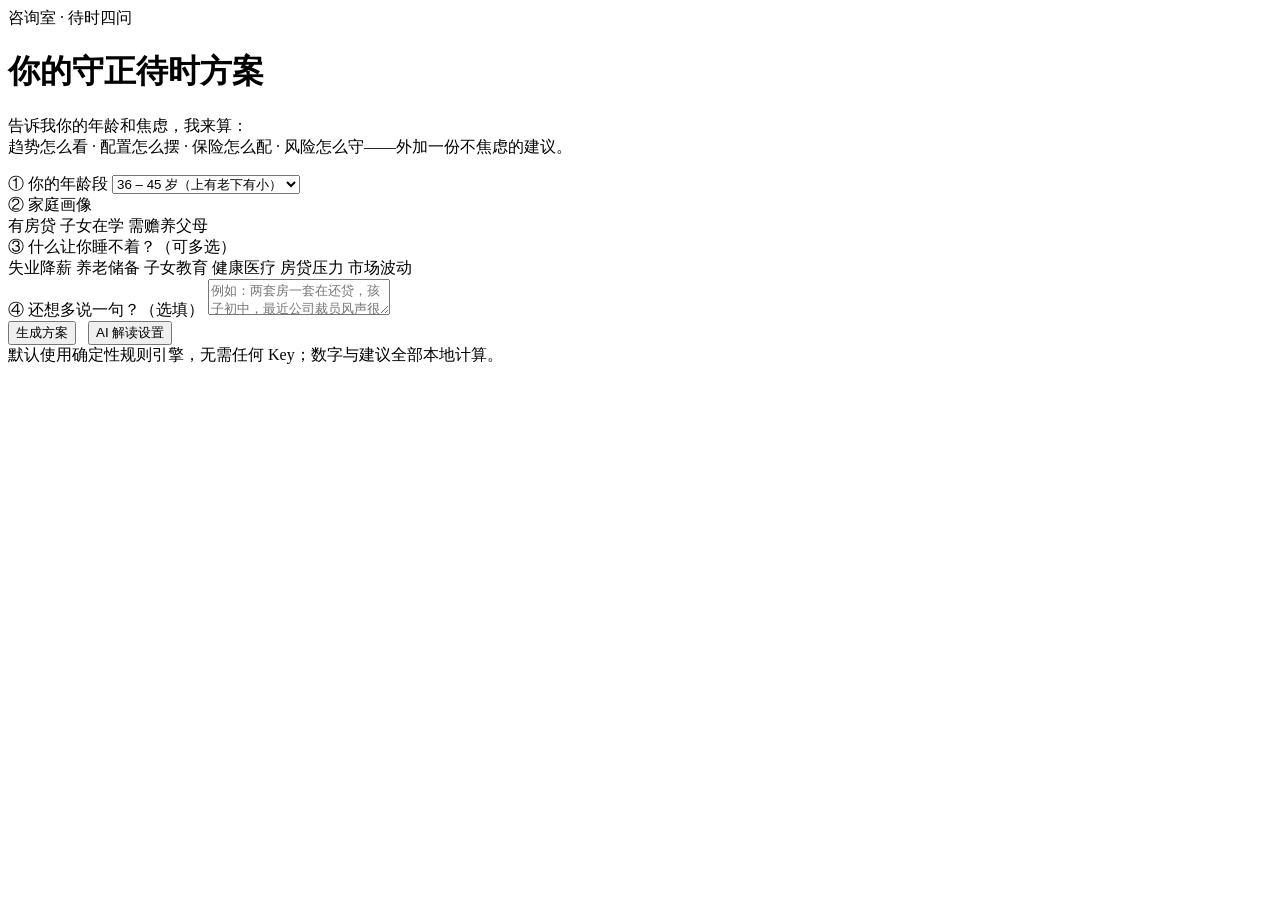
==== advisor.html @ 81dbeef5 "deploy: advisor.html" ====
<!DOCTYPE html>
<html lang="zh-CN">
<head>
<meta charset="UTF-8">
<meta name="viewport" content="width=device-width, initial-scale=1.0">
<title>咨询室 · 待时四问 | 中产的财富增长与守护</title>
<meta name="description" content="输入年龄与焦虑，生成守正待时四维方案：趋势、配置、保险、风险管理。">
<link rel="stylesheet" href="css/style.css">
</head>
<body data-page="advisor.html">
<main class="page-wrap">

  <div class="hero">
    <div class="kicker">咨询室 · 待时四问</div>
    <h1>你的守正待时方案</h1>
    <p class="sub">告诉我你的年龄和焦虑，我来算：<br>
    趋势怎么看 · 配置怎么摆 · 保险怎么配 · 风险怎么守——外加一份不焦虑的建议。</p>
  </div>

  <section class="reveal">
    <div class="advisor-panel">
      <div class="form-row">
        <label class="fl">① 你的年龄段</label>
        <select class="age-select" id="age-select">
          <option value="25-35">25 – 35 岁（事业爬坡期）</option>
          <option value="36-45" selected>36 – 45 岁（上有老下有小）</option>
          <option value="46-55">46 – 55 岁（财富攻坚期）</option>
          <option value="56-65">56 – 65 岁（临近退休）</option>
          <option value="66+">66 岁以上（养老进行时）</option>
        </select>
      </div>
      <div class="form-row">
        <label class="fl">② 家庭画像</label>
        <div class="chip-group" id="family-chips">
          <span class="chip" data-k="mortgage">有房贷</span>
          <span class="chip" data-k="kids">子女在学</span>
          <span class="chip" data-k="parents">需赡养父母</span>
        </div>
      </div>
      <div class="form-row">
        <label class="fl">③ 什么让你睡不着？（可多选）</label>
        <div class="chip-group" id="anxiety-chips">
          <span class="chip" data-k="job">失业降薪</span>
          <span class="chip" data-k="retire">养老储备</span>
          <span class="chip" data-k="edu">子女教育</span>
          <span class="chip" data-k="health">健康医疗</span>
          <span class="chip" data-k="mortgage">房贷压力</span>
          <span class="chip" data-k="market">市场波动</span>
        </div>
      </div>
      <div class="form-row">
        <label class="fl">④ 还想多说一句？（选填）</label>
        <textarea class="advisor-text" id="free-text"
          placeholder="例如：两套房一套在还贷，孩子初中，最近公司裁员风声很紧……"></textarea>
      </div>
      <div style="display:flex;gap:12px;flex-wrap:wrap;align-items:center">
        <button class="btn-primary" id="btn-generate">生成方案</button>
        <button class="btn-ghost" id="btn-llm-toggle">AI 解读设置</button>
      </div>
      <div class="llm-note" id="llm-status">默认使用确定性规则引擎，无需任何 Key；数字与建议全部本地计算。</div>

      <!-- LLM 设置面板 -->
      <div class="report-section" id="llm-panel" style="display:none">
        <h4><span class="num">⚙</span>AI 解读设置（可选）</h4>
        <p style="font-size:14px;color:#5a564d">
          填入你的 API Key 后，AI 会基于上面规则引擎算出的数据做「人话解读」——<b>所有数字仍由本地规则引擎产出，AI 不碰计算</b>。Key 仅存于你浏览器本地（localStorage），不会上传到本站。</p>
        <div class="form-row">
          <label class="fl">服务商</label>
          <select class="age-select" id="llm-provider">
            <option value="deepseek">DeepSeek</option>
            <option value="siliconflow">硅基流动</option>
            <option value="zhipu">智谱</option>
            <option value="moonshot">Moonshot</option>
            <option value="qwen">通义千问</option>
            <option value="custom">自定义（OpenAI 兼容）</option>
          </select>
        </div>
        <div class="form-row" id="llm-custom-row" style="display:none">
          <label class="fl">自定义 Endpoint（含 /chat/completions）</label>
          <input class="age-select" id="llm-endpoint" placeholder="https://…/v1/chat/completions">
        </div>
        <div class="form-row">
          <label class="fl">API Key</label>
          <input class="age-select" id="llm-key" type="password" placeholder="sk-…">
        </div>
        <div style="display:flex;gap:12px;align-items:center">
          <button class="btn-ghost" id="btn-llm-save">保存设置</button>
          <button class="btn-ghost" id="btn-llm-clear">清除</button>
        </div>
      </div>
    </div>
  </section>

  <section class="reveal" id="report" style="display:none">
    <div class="section-title"><span class="bar"></span>守正待时方案<span class="en" id="report-meta"></span></div>

    <div class="advisor-panel">
      <div class="report-section" style="border-top:none;padding-top:0;margin-top:0">
        <h4><span class="num">1</span>趋势判断 · 怎么看</h4>
        <p id="r-trend"></p>
        <p style="font-size:14px"><a id="r-trend-url" href="#" target="_blank" rel="noopener">亲手用周期定位器定位 →</a></p>
      </div>

      <div class="report-section">
        <h4><span class="num">2</span>投资配置建议 · 参考带</h4>
        <div class="alloc-bar" id="r-alloc-bar"></div>
        <div class="alloc-legend" id="r-alloc-legend"></div>
        <p style="font-size:14px;color:#5a564d;margin-top:8px">
          以上是<b>参考带</b>而非精确指令：结合自己的风险承受力在此带内取值；调仓<b>分批</b>执行。配套阅读：</p>
        <ul id="r-invest-links"></ul>
      </div>

      <div class="report-section">
        <h4><span class="num">3</span>保险配置建议 · 藏器于身</h4>
        <ul id="r-insurance"></ul>
        <p style="font-size:13px;color:#5a564d">先保额后储蓄；本文仅为知识梳理，具体产品请自行比较合同条款。</p>
      </div>

      <div class="report-section">
        <h4><span class="num">4</span>风险管理建议 · 守正清单</h4>
        <p style="font-size:15px"><b>应急现金底线：<span id="r-emergency"></span> 个月家庭刚性支出</b></p>
        <ul id="r-risk"></ul>
      </div>

      <div class="report-section">
        <h4><span class="num">5</span>待时四问</h4>
        <div id="r-fourq"></div>
      </div>

      <div class="report-section" id="r-llm-section" style="display:none">
        <h4><span class="num">✦</span>AI 朋友解读<span class="en" style="font-size:12px;color:#bb8a1f">基于以上规则引擎数据 · 非投资建议</span></h4>
        <div id="r-llm-text" style="font-size:15px;line-height:1.9;white-space:pre-wrap"></div>
      </div>

      <div class="zen-box" id="r-zen">
        <h4>不焦虑建议 · 行到水穷处，坐看云起时</h4>
        <div id="r-zen-list"></div>
        <p class="closing">生活安好 · 出行安好 · 岁月静好</p>
      </div>

      <div class="report-section">
        <p style="font-size:13px;color:#8a857a">
          本方案由确定性规则引擎于 <span id="r-generated"></span> 生成，基于年龄段与所选焦虑的通用规则，
          不构成投资建议或保险购买建议；具体决策请结合自身情况并咨询持牌人士。
        </p>
      </div>
    </div>

    <div class="cta-banner" style="margin-top:26px">
      <div class="cta-left">
        <div class="cta-icon">💰</div>
        <div>
          <div class="cta-title">想要按你家情况定制的完整版？</div>
          <div class="cta-sub">99 元家庭财富体检：书面四维方案 + 30 分钟微信答疑 · 不代销产品 · 15 分钟内可全额退款</div>
        </div>
      </div>
      <a class="cta-btn" href="consult.html">预约咨询 →</a>
    </div>
  </section>

</main>
<script src="js/main.js"></script>
<script src="js/advisor-tools.js"></script>
<script src="js/gate.js"></script>
<script>
(function () {
  "use strict";
  var T = window.AdvisorTools;
  var LLS_KEY = "xh-llk-config";
  var PROVIDERS = {
    deepseek:    { name: "DeepSeek", endpoint: "https://api.deepseek.com/v1/chat/completions", model: "deepseek-chat" },
    siliconflow: { name: "硅基流动", endpoint: "https://api.siliconflow.cn/v1/chat/completions", model: "deepseek-ai/DeepSeek-V3" },
    zhipu:       { name: "智谱", endpoint: "https://open.bigmodel.cn/api/paas/v4/chat/completions", model: "glm-4-flash" },
    moonshot:    { name: "Moonshot", endpoint: "https://api.moonshot.cn/v1/chat/completions", model: "moonshot-v1-8k" },
    qwen:        { name: "通义千问", endpoint: "https://dashscope.aliyuncs.com/compatible-mode/v1/chat/completions", model: "qwen-plus" }
  };

  function $(id) { return document.getElementById(id); }
  function selectedKeys(containerId) {
    return Array.prototype.map.call(
      document.querySelectorAll("#" + containerId + " .chip.selected"),
      function (el) { return el.getAttribute("data-k"); });
  }
  // chip 交互
  document.querySelectorAll(".chip-group").forEach(function (g) {
    g.addEventListener("click", function (e) {
      if (e.target.classList.contains("chip")) {
        e.target.classList.toggle("selected");
      }
    });
  });

  // LLM 设置
  $("btn-llm-toggle").addEventListener("click", function () {
    var p = $("llm-panel");
    p.style.display = p.style.display === "none" ? "" : "none";
  });
  $("llm-provider").addEventListener("change", function () {
    $("llm-custom-row").style.display =
      this.value === "custom" ? "" : "none";
  });
  $("btn-llm-save").addEventListener("click", function () {
    var prov = $("llm-provider").value;
    var cfg = { provider: prov,
      key: $("llm-key").value.trim(),
      endpoint: prov === "custom" ? $("llm-endpoint").value.trim() : PROVIDERS[prov].endpoint,
      model: prov === "custom" ? "" : PROVIDERS[prov].model };
    if (!cfg.key) { alert("请填入 API Key"); return; }
    if (prov === "custom" && !cfg.endpoint) { alert("请填入自定义 Endpoint"); return; }
    localStorage.setItem(LLS_KEY, JSON.stringify(cfg));
    $("llm-status").textContent = "已保存：" + (prov === "custom" ? "自定义" : PROVIDERS[prov].name) +
      "。生成方案时将附加 AI 解读。";
    $("llm-panel").style.display = "none";
  });
  $("btn-llm-clear").addEventListener("click", function () {
    localStorage.removeItem(LLS_KEY);
    $("llm-key").value = "";
    $("llm-status").textContent = "已清除 AI 设置。默认使用确定性规则引擎。";
  });
  (function restoreLlm() {
    try {
      var cfg = JSON.parse(localStorage.getItem(LLS_KEY) || "null");
      if (cfg && cfg.key) {
        $("llm-provider").value = cfg.provider;
        $("llm-status").textContent = "AI 解读已启用（" +
          (cfg.provider === "custom" ? "自定义" : PROVIDERS[cfg.provider].name) +
          "）。生成方案时将附加 AI 解读。";
      }
    } catch (e) {}
  })();

  function liHtml(rec) {
    return '<li><b>' + rec.item + '</b> — ' + rec.why +
      (rec.url ? ' <a href="' + rec.url + '" target="_blank" rel="noopener">原文 →</a>' : "") + "</li>";
  }

  function renderReport(plan) {
    $("report").style.display = "";
    $("report-meta").textContent = plan.profile.ageGroup + " 岁 · " +
      (plan.profile.anxieties.join("、") || "无特别焦虑") +
      (plan.profile.hasMortgage ? " · 有房贷" : "");
    // 1 趋势
    $("r-trend").textContent = plan.trend.text;
    $("r-trend-url").href = plan.trend.url;
    // 2 配置
    var a = plan.alloc;
    $("r-alloc-bar").innerHTML =
      '<span class="ab-eq" style="width:' + a.eq + '%">股 ' + a.eq + '%</span>' +
      '<span class="ab-bd" style="width:' + a.bond + '%">债 ' + a.bond + '%</span>' +
      '<span class="ab-gd" style="width:' + a.gold + '%">金 ' + a.gold + '%</span>' +
      '<span class="ab-cs" style="width:' + a.cash + '%">现金 ' + a.cash + '%</span>';
    $("r-alloc-legend").textContent = "股（权益/指数基金）· 债（债券/固收）· 金（黄金）· 现金（货币/短债）";
    $("r-invest-links").innerHTML = plan.investLinks.map(function (l) {
      return '<li><a href="' + l.url + '" target="_blank" rel="noopener">' + l.t + '</a></li>';
    }).join("");
    // 3 保险
    $("r-insurance").innerHTML = plan.insurance.map(liHtml).join("");
    // 4 风险
    $("r-emergency").textContent = plan.risk.emergencyMonths;
    $("r-risk").innerHTML = plan.risk.items.map(liHtml).join("");
    // 5 四问
    var fq = plan.fourQuestions;
    $("r-fourq").innerHTML = ["now", "future", "risk", "opportunity"].map(function (k) {
      return '<div style="margin-bottom:12px"><b style="font-family:var(--serif);color:#b53d2e">问：' +
        fq[k].q + '</b><br><span style="font-size:15px">' + fq[k].a + "</span></div>";
    }).join("");
    // zen
    $("r-zen-list").innerHTML = plan.zen.map(function (s) {
      return "<p>" + s + "</p>";
    }).join("");
    $("r-generated").textContent = plan.generatedAt;
    $("report").scrollIntoView({ behavior: "smooth" });
    return plan;
  }

  function llmCall(cfg, plan, freeText) {
    var prompt =
      "你是一位资深精算师朋友（「西红精算」品牌），正在为一个中产家庭解读他刚生成的「守正待时」财富方案。" +
      "请用温暖、说人话、结构清晰的中文（800字内）解读以下方案数据，重点：解释为什么这样配置、优先做哪件事、" +
      "给一句最需要记住的话。禁止编造新数字、禁止推荐具体产品或个股、禁止更改方案数据。" +
      "\n\n用户情况：年龄段=" + plan.profile.ageGroup + "，焦虑=" +
      plan.profile.anxieties.join("、") + "，有房贷=" + plan.profile.hasMortgage +
      (freeText ? "，补充描述=" + freeText : "") +
      "\n方案数据（JSON）：" + JSON.stringify({
        alloc: plan.alloc, trendRegime: plan.trend.regime,
        emergencyMonths: plan.risk.emergencyMonths,
        insurance: plan.insurance.map(function (r) { return r.item; })
      });
    var body = JSON.stringify({
      model: cfg.model || "deepseek-chat",
      messages: [
        { role: "system", content: "你是西红精算，一位用真心做科普的资深精算师朋友。只基于给定数据解读，不编造数字。" },
        { role: "user", content: prompt }
      ],
      temperature: 0.7, max_tokens: 1200
    });
    var ctrl = new AbortController();
    var timer = setTimeout(function () { ctrl.abort(); }, 30000);
    return fetch(cfg.endpoint, {
      method: "POST",
      headers: { "Content-Type": "application/json",
        "Authorization": "Bearer " + cfg.key },
      body: body, signal: ctrl.signal
    }).then(function (r) {
      clearTimeout(timer);
      if (!r.ok) throw new Error("HTTP " + r.status);
      return r.json();
    }).then(function (j) {
      var txt = j.choices && j.choices[0] && j.choices[0].message &&
        j.choices[0].message.content;
      if (!txt) throw new Error("响应格式异常");
      return txt.trim();
    });
  }

  $("btn-generate").addEventListener("click", function () {
    var anx = selectedKeys("anxiety-chips");
    var fam = selectedKeys("family-chips");
    var input = {
      ageGroup: $("age-select").value,
      anxieties: anx,
      hasMortgage: fam.indexOf("mortgage") >= 0 || anx.indexOf("mortgage") >= 0
    };
    var freeText = $("free-text").value.trim();
    var plan;
    try { plan = T.generatePlan(input); }
    catch (e) { alert(e.message); return; }
    renderReport(plan);
    // 完整方案口令门：摘要免费（趋势+配置带），完整方案需口令
    if (window.WGate) window.WGate.applyToReport();

    // AI 解读（可选）
    var cfg = null;
    try { cfg = JSON.parse(localStorage.getItem(LLS_KEY) || "null"); } catch (e) {}
    var sec = $("r-llm-section"), box = $("r-llm-text");
    if (cfg && cfg.key) {
      sec.style.display = "";
      box.textContent = "正在请 AI 朋友解读…（30 秒超时，失败不影响方案本身）";
      llmCall(cfg, plan, freeText).then(function (txt) {
        box.textContent = txt;
      }).catch(function (e) {
        box.textContent = "AI 解读暂不可用（" + e.message +
          "），以上规则引擎方案仍然完整有效。";
      });
    } else {
      sec.style.display = "none";
    }
  });
})();
</script>
</body>
</html>
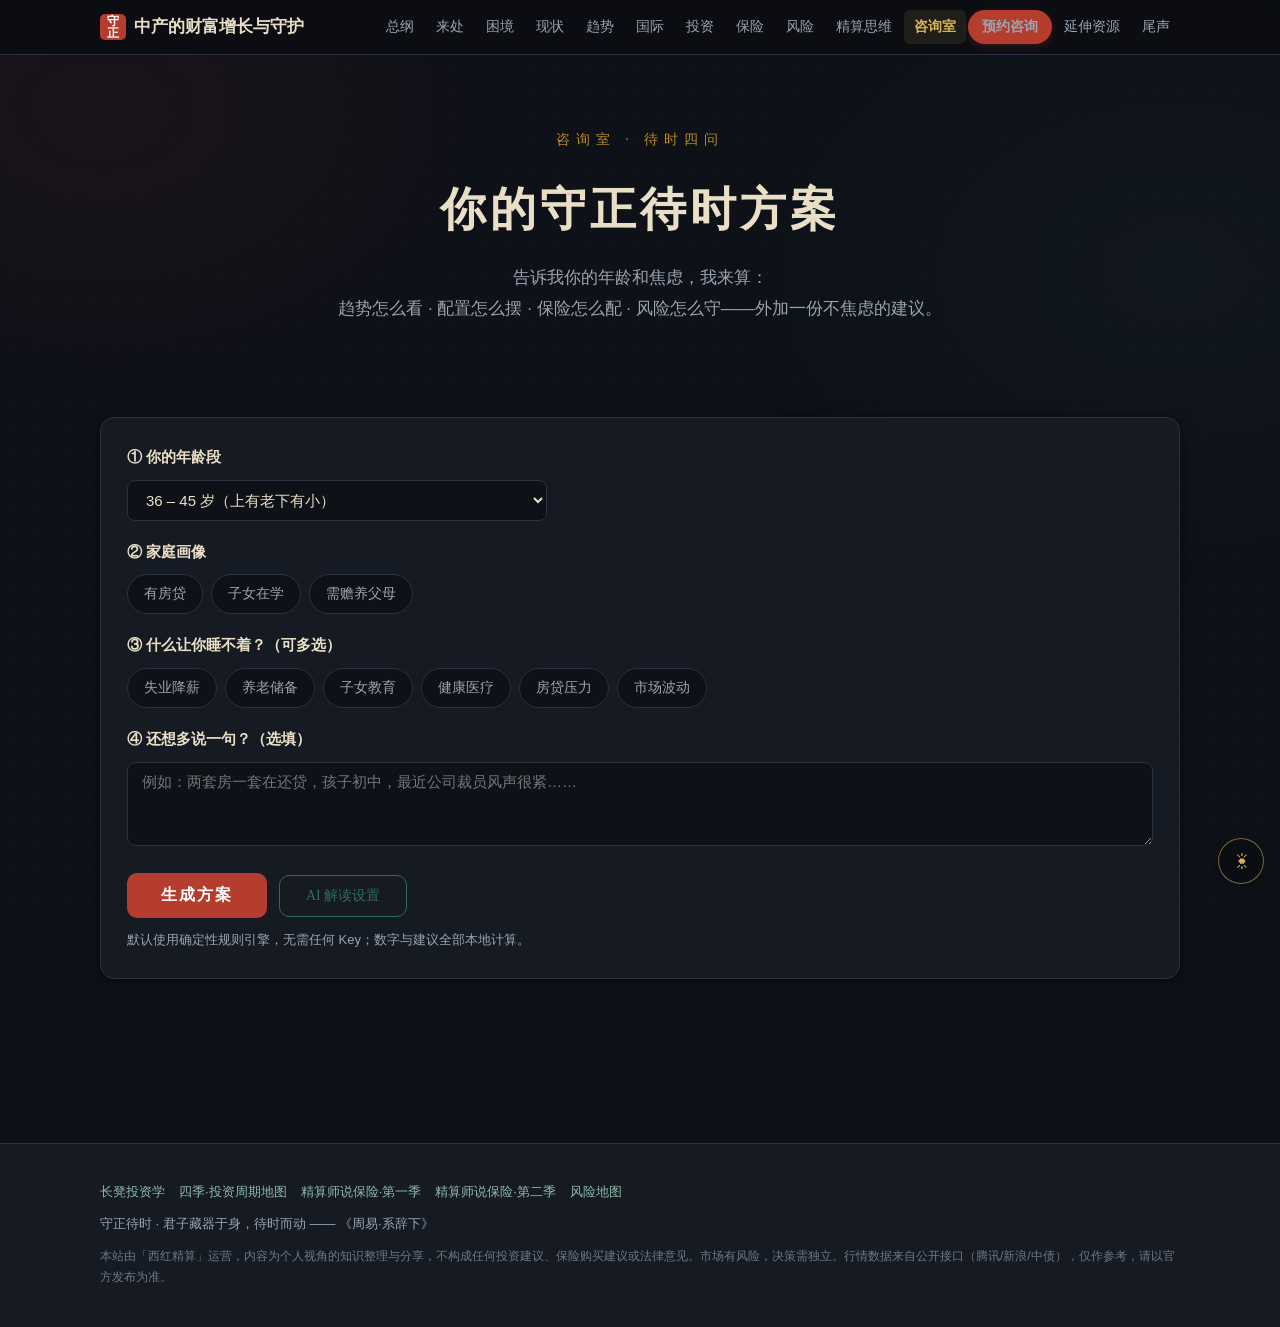
==== commit 9be812bf: "deploy: advisor.html" ====
--- a/advisor.html
+++ b/advisor.html
@@ -63,7 +63,7 @@
       <div class="report-section" id="llm-panel" style="display:none">
         <h4><span class="num">⚙</span>AI 解读设置（可选）</h4>
         <p style="font-size:14px;color:#5a564d">
-          填入你的 API Key 后，AI 会基于上面规则引擎算出的数据做「人话解读」——<b>所有数字仍由本地规则引擎产出，AI 不碰计算</b>。Key 仅存于你浏览器本地（localStorage），不会上传到本站。</p>
+          填入你的 API Key 后，AI 会基于上面规则引擎算出的数据做「人话解读」——<b>所有数字仍由本地规则引擎产出，AI 不碰计算</b>。Key 仅存于你浏览器本地（localStorage），不会上传到本站。选服务商后接口地址与模型自动填好，一般不用改；测试连接通过即可使用。</p>
         <div class="form-row">
           <label class="fl">服务商</label>
           <select class="age-select" id="llm-provider">
@@ -72,21 +72,28 @@
             <option value="zhipu">智谱</option>
             <option value="moonshot">Moonshot</option>
             <option value="qwen">通义千问</option>
+            <option value="ollama">Ollama（本机）</option>
             <option value="custom">自定义（OpenAI 兼容）</option>
           </select>
         </div>
-        <div class="form-row" id="llm-custom-row" style="display:none">
-          <label class="fl">自定义 Endpoint（含 /chat/completions）</label>
-          <input class="age-select" id="llm-endpoint" placeholder="https://…/v1/chat/completions">
+        <div class="form-row">
+          <label class="fl">接口地址</label>
+          <input class="age-select" id="llm-base" placeholder="https://api.deepseek.com/v1">
+        </div>
+        <div class="form-row">
+          <label class="fl">模型名称</label>
+          <input class="age-select" id="llm-model" placeholder="deepseek-chat">
         </div>
         <div class="form-row">
           <label class="fl">API Key</label>
-          <input class="age-select" id="llm-key" type="password" placeholder="sk-…">
+          <input class="age-select" id="llm-key" type="password" placeholder="sk-…（Ollama 本机可不填）">
         </div>
-        <div style="display:flex;gap:12px;align-items:center">
+        <div style="display:flex;gap:12px;align-items:center;flex-wrap:wrap">
           <button class="btn-ghost" id="btn-llm-save">保存设置</button>
+          <button class="btn-ghost" id="btn-llm-test">测试连接</button>
           <button class="btn-ghost" id="btn-llm-clear">清除</button>
         </div>
+        <div id="llm-diag" class="llm-note" style="white-space:pre-wrap;display:none;margin-top:12px"></div>
       </div>
     </div>
   </section>
@@ -96,6 +103,11 @@
 
     <div class="advisor-panel">
       <div class="report-section" style="border-top:none;padding-top:0;margin-top:0">
+        <h4><span class="num">◎</span>针对你的情况 · 本次方案的定制点</h4>
+        <div id="r-personal"></div>
+      </div>
+
+      <div class="report-section">
         <h4><span class="num">1</span>趋势判断 · 怎么看</h4>
         <p id="r-trend"></p>
         <p style="font-size:14px"><a id="r-trend-url" href="#" target="_blank" rel="noopener">亲手用周期定位器定位 →</a></p>
@@ -108,11 +120,13 @@
         <p style="font-size:14px;color:#5a564d;margin-top:8px">
           以上是<b>参考带</b>而非精确指令：结合自己的风险承受力在此带内取值；调仓<b>分批</b>执行。配套阅读：</p>
         <ul id="r-invest-links"></ul>
+        <div id="r-invest-aug"></div>
       </div>
 
       <div class="report-section">
         <h4><span class="num">3</span>保险配置建议 · 藏器于身</h4>
         <ul id="r-insurance"></ul>
+        <div id="r-insurance-aug"></div>
         <p style="font-size:13px;color:#5a564d">先保额后储蓄；本文仅为知识梳理，具体产品请自行比较合同条款。</p>
       </div>
 
@@ -120,16 +134,18 @@
         <h4><span class="num">4</span>风险管理建议 · 守正清单</h4>
         <p style="font-size:15px"><b>应急现金底线：<span id="r-emergency"></span> 个月家庭刚性支出</b></p>
         <ul id="r-risk"></ul>
+        <div id="r-risk-aug"></div>
       </div>
 
       <div class="report-section">
         <h4><span class="num">5</span>待时四问</h4>
         <div id="r-fourq"></div>
+        <div id="r-fourq-aug"></div>
       </div>
 
       <div class="report-section" id="r-llm-section" style="display:none">
         <h4><span class="num">✦</span>AI 朋友解读<span class="en" style="font-size:12px;color:#bb8a1f">基于以上规则引擎数据 · 非投资建议</span></h4>
-        <div id="r-llm-text" style="font-size:15px;line-height:1.9;white-space:pre-wrap"></div>
+        <div id="r-llm-text" class="ai-text"></div>
       </div>
 
       <div class="zen-box" id="r-zen">
@@ -155,6 +171,12 @@
         </div>
       </div>
       <a class="cta-btn" href="consult.html">预约咨询 →</a>
+    </div>
+
+    <div class="rp-actions" style="margin-top:18px;justify-content:center">
+      <button class="btn-ghost" id="btn-save">⬇ 保存方案</button>
+      <span class="rp-actions-note">保存为可离线阅读的网页文件 · 发给家人一起看</span>
+      <span class="rp-actions-note" id="share-status" style="color:#b53d2e;font-weight:700"></span>
     </div>
   </section>
 
@@ -168,11 +190,13 @@
   var T = window.AdvisorTools;
   var LLS_KEY = "xh-llk-config";
   var PROVIDERS = {
-    deepseek:    { name: "DeepSeek", endpoint: "https://api.deepseek.com/v1/chat/completions", model: "deepseek-chat" },
-    siliconflow: { name: "硅基流动", endpoint: "https://api.siliconflow.cn/v1/chat/completions", model: "deepseek-ai/DeepSeek-V3" },
-    zhipu:       { name: "智谱", endpoint: "https://open.bigmodel.cn/api/paas/v4/chat/completions", model: "glm-4-flash" },
-    moonshot:    { name: "Moonshot", endpoint: "https://api.moonshot.cn/v1/chat/completions", model: "moonshot-v1-8k" },
-    qwen:        { name: "通义千问", endpoint: "https://dashscope.aliyuncs.com/compatible-mode/v1/chat/completions", model: "qwen-plus" }
+    deepseek:    { name: "DeepSeek",  base: "https://api.deepseek.com/v1",                       model: "deepseek-chat" },
+    siliconflow: { name: "硅基流动",  base: "https://api.siliconflow.cn/v1",                     model: "deepseek-ai/DeepSeek-V3" },
+    zhipu:       { name: "智谱",      base: "https://open.bigmodel.cn/api/paas/v4",              model: "glm-4-flash" },
+    moonshot:    { name: "Moonshot",  base: "https://api.moonshot.cn/v1",                        model: "moonshot-v1-8k" },
+    qwen:        { name: "通义千问",  base: "https://dashscope.aliyuncs.com/compatible-mode/v1", model: "qwen-plus" },
+    ollama:      { name: "Ollama（本机）", base: "http://localhost:11434/v1",                     model: "qwen2.5:7b" },
+    custom:      { name: "自定义",    base: "",                                                   model: "" }
   };
 
   function $(id) { return document.getElementById(id); }
@@ -195,50 +219,321 @@
     var p = $("llm-panel");
     p.style.display = p.style.display === "none" ? "" : "none";
   });
+  // 服务商切换：自动填 base 与模型
   $("llm-provider").addEventListener("change", function () {
-    $("llm-custom-row").style.display =
-      this.value === "custom" ? "" : "none";
+    var p = PROVIDERS[this.value];
+    if (p) { $("llm-base").value = p.base; $("llm-model").value = p.model; }
   });
+  // 兼容旧配置（endpoint → base 迁移）
+  function migrateCfg(raw) {
+    if (!raw) return null;
+    if (raw.endpoint && !raw.base) {
+      raw.base = String(raw.endpoint).replace(/\/chat\/completions\/?$/, "");
+      raw.provider = raw.provider === "custom" ? "custom" : raw.provider;
+      delete raw.endpoint;
+    }
+    return raw;
+  }
+  function readCfgInputs() {
+    return { provider: $("llm-provider").value,
+      base: $("llm-base").value.trim(),
+      model: $("llm-model").value.trim(),
+      key: $("llm-key").value.trim() };
+  }
+  function fillCfgInputs(cfg) {
+    $("llm-provider").value = cfg.provider || "deepseek";
+    $("llm-base").value = cfg.base || "";
+    $("llm-model").value = cfg.model || "";
+    $("llm-key").value = cfg.key || "";
+  }
+  // 已配置时的界面收起：隐藏设置按钮，状态行点击可重新打开面板
+  function applyConfiguredUi(on, providerName) {
+    $("btn-llm-toggle").style.display = on ? "none" : "";
+    var st = $("llm-status");
+    if (on) {
+      st.textContent = "AI 解读已启用（" + providerName +
+        "）。生成方案时将附加 AI 解读。如需修改设置，请点击本行。";
+      st.style.cursor = "pointer";
+      st.onclick = function () {
+        var p = $("llm-panel");
+        p.style.display = p.style.display === "none" ? "" : "none";
+      };
+    } else {
+      st.onclick = null;
+      st.style.cursor = "";
+    }
+  }
   $("btn-llm-save").addEventListener("click", function () {
-    var prov = $("llm-provider").value;
-    var cfg = { provider: prov,
-      key: $("llm-key").value.trim(),
-      endpoint: prov === "custom" ? $("llm-endpoint").value.trim() : PROVIDERS[prov].endpoint,
-      model: prov === "custom" ? "" : PROVIDERS[prov].model };
-    if (!cfg.key) { alert("请填入 API Key"); return; }
-    if (prov === "custom" && !cfg.endpoint) { alert("请填入自定义 Endpoint"); return; }
+    var cfg = readCfgInputs();
+    var p = PROVIDERS[cfg.provider];
+    if (!cfg.key && cfg.provider !== "ollama") { alert("请填入 API Key（Ollama 本机可留空）"); return; }
+    if (!cfg.base) { alert("请填入接口地址（选服务商后会自动填好）"); return; }
+    if (!cfg.model) { alert("请填入模型名称（选服务商后会自动填好）"); return; }
+    if (cfg.provider === "ollama" && location.protocol === "https:") {
+      alert("当前页面是 https，浏览器会拦截 http://localhost 请求；建议改用硅基流动等云端服务商。");
+      return;
+    }
     localStorage.setItem(LLS_KEY, JSON.stringify(cfg));
-    $("llm-status").textContent = "已保存：" + (prov === "custom" ? "自定义" : PROVIDERS[prov].name) +
-      "。生成方案时将附加 AI 解读。";
+    $("llm-status").textContent = "已保存：" + p.name +
+      "。生成方案时将附加 AI 解读。建议先点一次「测试连接」确认可用。";
     $("llm-panel").style.display = "none";
+    applyConfiguredUi(true, p.name);
   });
   $("btn-llm-clear").addEventListener("click", function () {
     localStorage.removeItem(LLS_KEY);
     $("llm-key").value = "";
+    $("llm-diag").style.display = "none";
     $("llm-status").textContent = "已清除 AI 设置。默认使用确定性规则引擎。";
+    applyConfiguredUi(false);
   });
   (function restoreLlm() {
     try {
-      var cfg = JSON.parse(localStorage.getItem(LLS_KEY) || "null");
-      if (cfg && cfg.key) {
-        $("llm-provider").value = cfg.provider;
-        $("llm-status").textContent = "AI 解读已启用（" +
-          (cfg.provider === "custom" ? "自定义" : PROVIDERS[cfg.provider].name) +
-          "）。生成方案时将附加 AI 解读。";
+      var cfg = migrateCfg(JSON.parse(localStorage.getItem(LLS_KEY) || "null"));
+      if (cfg && cfg.base && cfg.model && (cfg.key || cfg.provider === "ollama")) {
+        fillCfgInputs(cfg);
+        localStorage.setItem(LLS_KEY, JSON.stringify(cfg)); // 回写迁移后的格式
+        applyConfiguredUi(true, PROVIDERS[cfg.provider].name);
       }
     } catch (e) {}
   })();
+
+  /* ---------- 诊断与测试连接（参考 life-insurance-qa-agent 方法） ---------- */
+  function chatUrl(base) {
+    var b = String(base).replace(/\/+$/, "");
+    if (/\/chat\/completions$/.test(b)) return b;
+    return b + "/chat/completions";
+  }
+  function esc(s) {
+    return String(s).replace(/&/g, "&amp;").replace(/</g, "&lt;").replace(/>/g, "&gt;");
+  }
+  function diag(html) {
+    var d = $("llm-diag");
+    d.style.display = "";
+    d.innerHTML += html + "<br>";
+  }
+  function adviceFor(code, body) {
+    var m = "";
+    try { m = (JSON.parse(body).error || {}).message || ""; } catch (e) {}
+    var a = {
+      401: "密钥无效或已过期 → 重新生成一个 API Key 粘贴进来",
+      402: "账户余额不足 → 去服务商后台充值（DeepSeek 新号常见）",
+      403: "密钥没有该模型的权限 → 换模型名或换 Key",
+      404: "接口地址或模型名不对 → 地址要以 /v1 结尾，模型名照抄服务商控制台",
+      422: "请求参数不被接受 → 多半是模型名填错",
+      429: "触发限流或并发超限 → 等一会儿再试"
+    }[code] || "服务端返回：" + esc(String(body).slice(0, 200));
+    if (m) a += "（服务商原文：" + esc(String(m).slice(0, 160)) + "）";
+    return a;
+  }
+  function testConnection() {
+    var d = $("llm-diag");
+    d.style.display = ""; d.innerHTML = "";
+    var cfg = readCfgInputs();
+    var url = cfg.base ? chatUrl(cfg.base) : "";
+    diag("① 请求地址：" + esc(url || "（未填）"));
+    if (!/^https?:\/\//i.test(url)) { diag("✗ 地址不完整，必须以 http:// 或 https:// 开头", ""); return; }
+    if (location.protocol === "https:" && /^http:\/\//i.test(url)) {
+      diag("✗ 当前页面是 https，浏览器会拦截 http 请求（混合内容）。请改用 https 云端服务商。"); return;
+    }
+    if (!/\/chat\/completions$/.test(url)) diag("⚠ 地址末尾不是 /chat/completions，已自动补全。若仍失败，检查是否漏了 /v1");
+    if (!cfg.key && cfg.provider !== "ollama") { diag("✗ 未填 API Key"); return; }
+    if (!cfg.model) { diag("✗ 未填模型名称"); return; }
+    diag("② 正在探测（跨域预检 + 真实请求）…");
+    var t0 = Date.now();
+    fetch(url, { method: "POST",
+      headers: { "Content-Type": "application/json",
+        "Authorization": "Bearer " + cfg.key },
+      body: JSON.stringify({ model: cfg.model,
+        messages: [{ role: "user", content: "说" }], max_tokens: 1, stream: false }) })
+      .then(function (r) {
+        return r.text().then(function (t) {
+          var ms = Date.now() - t0;
+          if (r.status === 200) { diag("③ HTTP 200 ✓ 连接成功，耗时 " + ms + "ms"); diag("模型可用，保存后生成方案即可看到 AI 解读。"); return; }
+          diag("③ HTTP " + r.status + "（耗时 " + ms + "ms）");
+          diag("④ 判定：" + adviceFor(r.status, t));
+        });
+      })
+      .catch(function (err) {
+        diag("③ 请求未能送达（" + esc(String(err && err.message || err)) + "）");
+        diag("④ 判定：请求被拦在到达服务商之前，按以下顺序排查：");
+        diag("1. 网络/防火墙是否屏蔽该域名（可换网络或用手机热点试）");
+        diag("2. 广告拦截、隐私类浏览器扩展是否拦截（可无痕窗口试）");
+        diag("3. 地址是否填错（漏 https:// 前缀、多了中文空格等）");
+        diag("4. 若在本地 file:// 打开，请改用线上地址访问");
+      });
+  }
+  $("btn-llm-test").addEventListener("click", testConnection);
 
   function liHtml(rec) {
     return '<li><b>' + rec.item + '</b> — ' + rec.why +
       (rec.url ? ' <a href="' + rec.url + '" target="_blank" rel="noopener">原文 →</a>' : "") + "</li>";
   }
 
-  function renderReport(plan) {
+  /* ---------- 定制层：按年龄/家庭/焦虑/选填逐点回应 ---------- */
+  var AGE_LABEL = {
+    "25-35": "25–35 岁（事业爬坡期）", "36-45": "36–45 岁（上有老下有小）",
+    "46-55": "46–55 岁（财富攻坚期）", "56-65": "56–65 岁（临近退休）",
+    "66+": "66 岁以上（养老进行时）"
+  };
+  var FAM_LABEL = { mortgage: "有房贷", kids: "子女在学", parents: "需赡养父母" };
+  var ANX_LABEL = { job: "失业降薪", retire: "养老储备", edu: "子女教育", health: "健康医疗", mortgage: "房贷压力", market: "市场波动" };
+  var ANX_ADVICE = {
+    job: function (age) {
+      var m = (age === "25-35") ? "你输得起时间，但要先攒下输得起的现金：应急底线拉到 9 个月，现金流资产优先于长锁资产。"
+            : (age === "66+") ? "这个年纪最怕的不是失业，而是被迫低卖资产——应急现金留足 12 个月，任何人劝你「换个高收益的」都要多想三天。"
+            : "上有老下有小的年纪，失业风险要按「家庭风险」而不是「个人风险」对待：应急现金 9–12 个月起步，先加固防线再谈进攻。";
+      return { t: "现金流防线优先", w: m + "方案中的应急现金底线与风险守正清单就是为此设的。" };
+    },
+    retire: function (age) {
+      var m = (age === "25-35") ? "你最大的资产是时间：每月一笔小额定投比「等有钱再说」值钱十倍，股的占比可以取参考带上沿。"
+            : (age === "46-55") ? "攻坚期的关键是「锁长」：把一部分钱换成期限更长的债券/储蓄类资产，把十年后的自己先安排好。"
+            : (age === "56-65" || age === "66+") ? "临近退休与退休期，确定性压倒收益性：年金类现金流 + 短久期债券为主，权益仓位取参考带下沿。"
+            : "养老是场马拉松，先确认「定投这件事在自动发生」，再谈收益率。";
+      return { t: "把未来的自己先安排好", w: m };
+    },
+    edu: function () {
+      return { t: "教育金要「专款专用、确定性优先」", w: "孩子上学的年份是刚性的，不能拿去承受市场波动：用储蓄型保险或短债单独装教育金，不与投资仓混用；留学/私立等大额支出提前 3–5 年布局。" };
+    },
+    health: function () {
+      return { t: "医疗通胀比物价通胀更快", w: "先检查全家四件套是否齐全：医保、百万医疗、重疾（收入补偿）、意外——保额不够比保费贵更危险；家里有老人尤其要补齐医疗保障。" };
+    },
+    mortgage: function () {
+      return { t: "给月供画一条压力线", w: "月供不超过家庭月收入 1/3 是底线：若接近或超过，优先补应急金而非提前还贷；同时确认有足额定期寿险，让「还贷的人」有备份。" };
+    },
+    market: function () {
+      return { t: "波动是门票，不是敌人", w: "按参考带配置 + 分批买入 + 每年一次再平衡，就等于把「猜涨跌」从系统里删掉了；少看盘，多看年度再平衡日历。" };
+    }
+  };
+  var FREE_RULES = [
+    { re: /裁员|降薪|失业|离职|优化|欠薪|公司.*不行|行业.*不行|待岗/,
+      a: "收入端的不确定性是当前第一风险——按「失业降薪」的打法处理：应急现金拉满、暂缓大额长锁支出、保单缴费期内务必留出续费现金。" },
+    { re: /房贷|还贷|月供|贷款|利息.*还/,
+      a: "房贷是家庭现金流最大的刚性支出：对照方案④的压力线自查月供占比，并确认有定期寿险兜底。" },
+    { re: /孩子|儿子|女儿|小孩|娃|初中|高中|小学|大学|留学|教育/,
+      a: "关于孩子：教育支出是「日期确定的大额刚性支出」，建议独立账户、确定性工具（储蓄险/短债）承载，不与投资仓混用。" },
+    { re: /老人|父母|爸妈|赡养|住院.*(爸|妈|老人)|老人.*生病/,
+      a: "关于父母：赡养与医疗是双线压力——先补齐父母的医疗保障（医疗险/意外险，能用就配），再评估长期照护的现金储备。" },
+    { re: /生病|住院|体检|手术|身体|健康|确诊/,
+      a: "健康方面的担忧，落点是把「医疗费风险」转出去：核对全家保额是否覆盖一场大病的中位开销（30–50 万），不够先补医疗险。" },
+    { re: /存款|利率|利息|降息|存单|理财.*亏|理财.*收益/,
+      a: "你感受到的「钱越来越不值钱」是利率下行的直接体感：这正是方案中「锁久期、债基摊开买」的原因——锁定当下还看得见的长期利率。" },
+    { re: /股|基金|亏|套|跌|割|抄底|满仓/,
+      a: "市场带来的焦虑，用规则对抗情绪：参考带内配置、分批进入、每年再平衡一次，其余时间允许自己不看盘。" },
+    { re: /退休|养老|老了|年金/,
+      a: "退休相关：先算「每月现金流缺口」（退休金 vs 期望生活费），缺口用年金/分红类确定性现金流填补。" },
+    { re: /睡不着|焦虑|压力|失眠|喘不过气|恐慌|怕/,
+      a: "先说一句：财务焦虑大多数来自「没有一张写下来的清单」。这份方案就是那张清单——按①→⑤顺序做完前两件事，睡眠通常会先回来一半。" }
+  ];
+  function buildPersonal(plan, fam, freeText) {
+    var rows = [], i;
+    // 画像
+    var famTxt = fam.map(function (k) { return FAM_LABEL[k]; }).filter(Boolean).join(" · ") || "标准家庭结构";
+    var anxTxt = plan.profile.anxieties.map(function (k) { return ANX_LABEL[k] || k; }).join("、") || "无特别勾选";
+    rows.push({ h: "你的画像", w: AGE_LABEL[plan.profile.ageGroup] + " · " + famTxt + " · 睡不着的事：<b>" + anxTxt + "</b>" });
+    // 焦虑逐条回应
+    plan.profile.anxieties.forEach(function (k) {
+      var fn = ANX_ADVICE[k];
+      if (fn) { var r = fn(plan.profile.ageGroup); rows.push({ h: "回应焦虑「" + (ANX_LABEL[k] || k) + "」：" + r.t, w: r.w }); }
+    });
+    // 家庭结构加成提醒
+    if (fam.indexOf("parents") >= 0 && plan.profile.anxieties.indexOf("health") < 0)
+      rows.push({ h: "家庭结构提醒", w: "你勾选了「需赡养父母」但没勾健康焦虑——父母的医疗费是中产返贫三件套之首，建议按方案③补齐父母医疗保障。" });
+    if (fam.indexOf("kids") >= 0 && plan.profile.anxieties.indexOf("edu") < 0)
+      rows.push({ h: "家庭结构提醒", w: "子女在学的家庭，教育金是 5–10 年内确定要花的一笔钱，建议即便没勾教育焦虑，也把方案③中的确定性资产单列一份。" });
+    // 选填逐点回应
+    if (freeText) {
+      rows.push({ h: "你补充的原话", w: "「<b>" + esc(freeText) + "</b>」——以下是逐点回应：", quote: true });
+      var hit = 0;
+      FREE_RULES.forEach(function (r) {
+        if (r.re.test(freeText)) { rows.push({ h: "▪ 针对上面提到的内容", w: r.a }); hit++; }
+      });
+      if (!hit) rows.push({ h: "▪ 整体回应", w: "你说的这件事我记下了。它不改变方案的数字，但改变了执行的顺序：先把方案④的风险守正清单做完（应急金+保额核对），让最坏情形有兜底，再谈其余——把不确定装进清单里，是缓解失眠最有效的一步。" });
+    }
+    return rows;
+  }
+  function renderPersonal(plan, fam, freeText) {
+    var rows = buildPersonal(plan, fam, freeText);
+    return rows.map(function (r) {
+      if (r.quote) return '<p style="background:rgba(187,138,31,0.1);border-left:4px solid #bb8a1f;border-radius:0 10px 10px 0;padding:10px 14px;margin:10px 0">' + r.h + "<br>" + r.w + "</p>";
+      return '<p style="margin:10px 0"><b style="color:#b53d2e;font-family:var(--serif)">' + r.h + "</b><br>" +
+        '<span style="font-size:15px">' + r.w + "</span></p>";
+    }).join("");
+  }
+
+  /* ---------- 增强：投资/保险/风险/四问 四段的针对性内容 ---------- */
+  function augmentPlan(plan, fam, freeText) {
+    var anx = plan.profile.anxieties, age = plan.profile.ageGroup;
+    var has = function (k) { return anx.indexOf(k) >= 0; };
+    var famHas = function (k) { return fam.indexOf(k) >= 0; };
+    var aug = { inv: [], ins: [], risk: [], four: {} };
+
+    // —— 投资配置 · 针对性 ——
+    if (has("job")) aug.inv.push({ t: "现金流优先校验", w: "在参考带内取现金/短债偏高的一侧：万一收入中断 12 个月，也不必被迫在低点卖出任何资产。" });
+    if (has("market")) aug.inv.push({ t: "波动应对纪律", w: "分 6–12 个月分批建仓 + 每年固定一天再平衡，其余时间不看盘——用规则替代猜涨跌。" });
+    if (has("retire") && (age === "25-35" || age === "36-45")) aug.inv.push({ t: "权益占比取向上沿", w: "养老这场马拉松里你的最大本钱是时间，权益占比可取参考带上沿，波动交给年限消化。" });
+    if (has("retire") && (age === "46-55" || age === "56-65" || age === "66+")) aug.inv.push({ t: "权益占比取向下沿 + 锁长", w: "离用钱的时间越近，权益越取带内下沿；同时把一部分资金换成长久期债券，锁定当下利率。" });
+    if (famHas("mortgage")) aug.inv.push({ t: "月供联动检查", w: "先确认月供 ≤ 家庭月收入 1/3，再谈权益仓位——被房贷挤出的现金流，不能用高风险资产去「赚回来」。" });
+    if (famHas("kids")) aug.inv.push({ t: "教育金隔离", w: "上面的参考带是家庭长期资产的带；孩子未来 5–10 年确定要用的教育钱，请单独用确定性工具（储蓄险/短债）装，不计入参考带。" });
+    if (freeText && /存款|利率|降息|利息/.test(freeText)) aug.inv.push({ t: "利率下行应对", w: "存款利率一路下行的体感没错——对策不是「找更高收益的冒险」，而是在参考带内把债的部分换成更长久期，锁定当下的利率。" });
+    if (freeText && /股|基金|亏|套|跌/.test(freeText)) aug.inv.push({ t: "亏损后重建", w: "若已有浮亏仓位：不追加杠杆、不一次性摊平，用新钱按参考带分批回归；浮仓的处理可以放到 99 元体检里逐笔看。" });
+
+    // —— 保险配置 · 针对性 ——
+    if (has("job")) aug.ins.push({ t: "保单续费保护", w: "失业风险期，把所有保单年缴保费总额 × 2 列入应急现金——断缴导致的保单失效比省下的保费贵得多。" });
+    if (has("health")) aug.ins.push({ t: "保额自查动作", w: "重疾保额 ≥ 家庭 3 年刚性支出（通常 30–50 万）为合格线；医疗险确认覆盖外购药与质子重离子。" });
+    if (has("mortgage") || famHas("mortgage")) aug.ins.push({ t: "定期寿险兜底月供", w: "保额 ≥ 房贷余额，受益人写家人——让「还贷的人」有备份，这是有房贷家庭保险配置的第一优先级。" });
+    if (famHas("parents")) aug.ins.push({ t: "父母医疗保障", w: "父母年龄与体况决定还能不能买商业医疗险：能买立即配（医疗+意外），买不了则评估惠民保与自备医疗专项现金。" });
+    if (famHas("kids")) aug.ins.push({ t: "少儿保障双件套", w: "少儿医疗险 + 少儿意外险价格极低优先配齐；教育金类储蓄险用「专款专用」的独立账户承载，不与保障型保单混谈。" });
+    if (freeText && /生病|住院|体检|手术|确诊/.test(freeText)) aug.ins.push({ t: "已有健康问题的路径", w: "若健康告知已有异常：优先尝试智能核保/人工核保多家投保，被拒再考虑惠民保——带病投保的顺序很讲究，别乱买。" });
+
+    // —— 风险守正 · 针对性 ——
+    if (has("job") || (freeText && /裁员|降薪|失业|离职/.test(freeText))) aug.risk.push({ t: "失业演练", w: "现在就写下：若下月收入归零，家庭月刚性支出是多少、能撑几个月——写出来的那一刻，焦虑会先降一半。" });
+    if (famHas("mortgage") || has("mortgage")) aug.risk.push({ t: "月供压力线", w: "月供/月收入 > 1/3 时，任何新增投资计划都先暂停；> 1/2 时优先考虑降低月供而不是增加资产。" });
+    if (famHas("kids")) aug.risk.push({ t: "教育金不可挪用纪律", w: "教育金账户与投资账户物理分开（不同产品、不同银行卡），确保市场再差也动不到孩子的学费。" });
+    if (famHas("parents")) aug.risk.push({ t: "父母医疗储备", w: "预留一笔父母专项医疗现金（建议 5–10 万起），并核实父母医保异地就医备案是否办妥。" });
+    if (has("market")) aug.risk.push({ t: "杠杆与仓位红线", w: "任何时候不融资、不满仓单一资产、不借钱投资——市场波动不会让人破产，加杠杆的波动才会。" });
+    if (has("health") || (freeText && /生病|住院|健康/.test(freeText))) aug.risk.push({ t: "家庭病历档案", w: "把全家保单、体检异常项、既往病史整理成一页纸——理赔时它能决定 30 天到账还是 300 天扯皮。" });
+
+    // —— 待时四问 · 针对性答案 ——
+    var firstThing = has("job") ? "把应急现金补到目标月数（见方案④）——它是你所有焦虑的总开关"
+      : has("health") ? "核对全家保额是否达到合格线（见方案③）"
+      : famHas("mortgage") ? "测算月供压力线并确认有定期寿险兜底"
+      : famHas("kids") ? "把教育金从家庭资产中单独隔离出来"
+      : has("retire") ? "确认养老定投已在自动发生"
+      : "按方案④做一次家庭风险清单自查";
+    aug.four.now = "针对你：" + firstThing + "。本周就能完成的第一小步：打开银行/保单 App，把数字抄下来。";
+    aug.four.future = "针对你（" + AGE_LABEL[age] + "）：" +
+      (age === "25-35" ? "未来五年最重要的事是把「自动定投 + 应急金」这两台机器建好，不求收益惊艳，求系统成立。"
+      : age === "36-45" ? "未来五年最重要的不是多赚，而是给三座山（教育/养老/父母医疗）各建一个独立账户——钱有了名字，就不会乱跑。"
+      : age === "46-55" ? "未来五年是「锁长窗口」：利率下行期锁定长期收益的动作，越早完成越值钱；同时权益仓位逐年降档。"
+      : "未来五年最重要的事是「年金化」：把一部分资产换成确定领取的现金流，让养老生活费的来源与市场涨跌脱钩。");
+    aug.four.risk = "针对你：" +
+      (famHas("mortgage") ? "最坏情形 = 收入中断 + 月供刚性 + 资产低位。解法已在方案④：应急金 + 定期寿险 + 现金流优先，三件套缺一不可。"
+      : has("health") ? "最坏情形 = 一场大病的医疗费 + 收入中断双重打击。医疗险管医疗费、重疾险管收入损失，两件事不要混为一谈。"
+      : "最坏情形 = 资产腰斩时恰好要用钱。解法是流动性分层：现金层管 1 年，短债层管 3 年，权益层 5 年内不动。");
+    aug.four.opportunity = "针对你：" +
+      (has("retire") && (age === "46-55" || age === "56-65" || age === "66+")
+      ? "利率下行期是「锁长」的机会窗：当下还看得见的长期利率，可能是未来十年里最高的一档——这正是「藏器于身」的器。"
+      : age === "25-35" ? "你的机会在「时间复利 + 低点筹码」：市场冷清期的定投份额，是用同等的钱买到了更多份额——别浪费它。"
+      : "机会在「别人恐慌时的再平衡」：每年按参考带把涨多的卖出、跌多的补入，这个纪律本身就是长期超额的来源。");
+    return aug;
+  }
+  function augHtml(list) {
+    if (!list || !list.length) return "";
+    return list.map(function (r) {
+      return '<p style="margin:8px 0"><b style="color:#b53d2e">🔧 针对你 · ' + r.t + "</b><br>" +
+        '<span style="font-size:15px">' + r.w + "</span></p>";
+    }).join("");
+  }
+
+  function renderReport(plan, fam, freeText) {
     $("report").style.display = "";
+    var famTxt = fam.map(function (k) { return FAM_LABEL[k]; }).filter(Boolean).join(" · ");
     $("report-meta").textContent = plan.profile.ageGroup + " 岁 · " +
-      (plan.profile.anxieties.join("、") || "无特别焦虑") +
-      (plan.profile.hasMortgage ? " · 有房贷" : "");
+      (famTxt || "标准家庭") + " · " +
+      (plan.profile.anxieties.join("、") || "无特别焦虑");
+    // ◎ 针对你的情况（定制层）
+    $("r-personal").innerHTML = renderPersonal(plan, fam, freeText);
+    var aug = curCtx.aug = augmentPlan(plan, fam, freeText);
     // 1 趋势
     $("r-trend").textContent = plan.trend.text;
     $("r-trend-url").href = plan.trend.url;
@@ -253,17 +548,25 @@
     $("r-invest-links").innerHTML = plan.investLinks.map(function (l) {
       return '<li><a href="' + l.url + '" target="_blank" rel="noopener">' + l.t + '</a></li>';
     }).join("");
+    $("r-invest-aug").innerHTML = augHtml(aug.inv);
     // 3 保险
     $("r-insurance").innerHTML = plan.insurance.map(liHtml).join("");
+    $("r-insurance-aug").innerHTML = augHtml(aug.ins);
     // 4 风险
     $("r-emergency").textContent = plan.risk.emergencyMonths;
     $("r-risk").innerHTML = plan.risk.items.map(liHtml).join("");
+    $("r-risk-aug").innerHTML = augHtml(aug.risk);
     // 5 四问
     var fq = plan.fourQuestions;
     $("r-fourq").innerHTML = ["now", "future", "risk", "opportunity"].map(function (k) {
-      return '<div style="margin-bottom:12px"><b style="font-family:var(--serif);color:#b53d2e">问：' +
-        fq[k].q + '</b><br><span style="font-size:15px">' + fq[k].a + "</span></div>";
+      var h = '<div style="margin-bottom:12px"><b style="font-family:var(--serif);color:#b53d2e">问：' +
+        fq[k].q + '</b><br><span style="font-size:15px">' + fq[k].a + "</span>";
+      if (aug.four[k]) {
+        h += '<br><span style="font-size:15px;color:#2f6b5a">' + aug.four[k] + "</span>";
+      }
+      return h + "</div>";
     }).join("");
+    $("r-fourq-aug").innerHTML = "";
     // zen
     $("r-zen-list").innerHTML = plan.zen.map(function (s) {
       return "<p>" + s + "</p>";
@@ -273,45 +576,276 @@
     return plan;
   }
 
-  function llmCall(cfg, plan, freeText) {
+  function llmCall(cfg, plan, freeText, onDelta) {
+    // 各服务商输出上限（超限会 400，故按服务商取上限映射）
+    var MT_MAX = { deepseek: 8192, siliconflow: 8192, zhipu: 4095, moonshot: 8000, qwen: 8192, ollama: 8192, custom: 8192 };
     var prompt =
-      "你是一位资深精算师朋友（「西红精算」品牌），正在为一个中产家庭解读他刚生成的「守正待时」财富方案。" +
-      "请用温暖、说人话、结构清晰的中文（800字内）解读以下方案数据，重点：解释为什么这样配置、优先做哪件事、" +
-      "给一句最需要记住的话。禁止编造新数字、禁止推荐具体产品或个股、禁止更改方案数据。" +
-      "\n\n用户情况：年龄段=" + plan.profile.ageGroup + "，焦虑=" +
+      "请为下面这位中产朋友解读他刚生成的「守正待时」财富方案，要求：\n" +
+      "1. 开头第一句必须是：朋友你好。\n" +
+      "2. 正文 800–2000 字，温暖、说人话、结构清晰（可用小标题分段）。\n" +
+      "3. 对方给出的信息越具体，你的解读越具体：必须逐条回应他的每一条焦虑，" +
+      "尤其要认真消化「补充描述」里的原话——那里有他睡不着的地方，要有针对性地安抚并给出可执行的第一步。\n" +
+      "4. 解释为什么这样配置、现在最优先做哪一件事、最后给一句最需要记住的话。\n" +
+      "5. 所有数字只来自方案数据：禁止编造新数字、禁止推荐具体产品或个股、禁止更改方案数据。\n" +
+      "6. 只输出答案正文：不要展示任何思考过程、推理链、<think> 段落；" +
+      "答案结尾也不要附加「检查」「自评」「小结说明」「免责声明清单」之类的内容，说完即止。\n" +
+      "\n用户情况：年龄段=" + plan.profile.ageGroup + "，焦虑=" +
       plan.profile.anxieties.join("、") + "，有房贷=" + plan.profile.hasMortgage +
-      (freeText ? "，补充描述=" + freeText : "") +
+      (freeText ? "，补充描述=" + freeText : "（未填写补充描述）") +
       "\n方案数据（JSON）：" + JSON.stringify({
         alloc: plan.alloc, trendRegime: plan.trend.regime,
         emergencyMonths: plan.risk.emergencyMonths,
         insurance: plan.insurance.map(function (r) { return r.item; })
       });
+    var isReasoner = /reasoner|r1|thinking/i.test(cfg.model || "");
     var body = JSON.stringify({
-      model: cfg.model || "deepseek-chat",
-      messages: [
+      model: cfg.model,
+      messages: isReasoner ? [
+        { role: "user", content: "你是西红精算，一位用真心做科普的资深精算师朋友。只基于给定数据解读，不编造数字。\n\n" + prompt }
+      ] : [
         { role: "system", content: "你是西红精算，一位用真心做科普的资深精算师朋友。只基于给定数据解读，不编造数字。" },
         { role: "user", content: prompt }
       ],
-      temperature: 0.7, max_tokens: 1200
+      temperature: isReasoner ? undefined : 0.7,
+      max_tokens: isReasoner ? 16000 : (MT_MAX[cfg.provider] || 8192),
+      stream: true
     });
     var ctrl = new AbortController();
-    var timer = setTimeout(function () { ctrl.abort(); }, 30000);
-    return fetch(cfg.endpoint, {
+    /* 空闲超时：每收到数据就重置；总上限 150 秒 */
+    var idleMs = 45000, startedAt = Date.now();
+    var idleTimer = setTimeout(function () { ctrl.abort(); }, idleMs);
+    function armIdle() {
+      clearTimeout(idleTimer);
+      idleTimer = setTimeout(function () { ctrl.abort(); }, idleMs);
+    }
+    function cleanThink(t) {
+      return String(t)
+        .replace(/<think>[\s\S]*?<\/think>/gi, "")
+        .replace(/^(思考|推理)(过程)?[:：][\s\S]*?(?=朋友你好|（|\n\n)/, "")
+        .replace(/[-—－]{2,}\s*(检查|自评|自我点评|说明)[：:][\s\S]*$/i, "")
+        .replace(/【?(检查|自评|自我点评)】?[:：][\s\S]*$/i, "")
+        .trim();
+    }
+    return fetch(chatUrl(cfg.base), {
       method: "POST",
       headers: { "Content-Type": "application/json",
         "Authorization": "Bearer " + cfg.key },
       body: body, signal: ctrl.signal
     }).then(function (r) {
-      clearTimeout(timer);
-      if (!r.ok) throw new Error("HTTP " + r.status);
-      return r.json();
-    }).then(function (j) {
-      var txt = j.choices && j.choices[0] && j.choices[0].message &&
-        j.choices[0].message.content;
-      if (!txt) throw new Error("响应格式异常");
-      return txt.trim();
+      if (!r.ok) {
+        return r.text().then(function (t) {
+          throw new Error("HTTP " + r.status + " — " + adviceFor(r.status, t));
+        });
+      }
+      /* 流式读取 SSE；网关若直接回完整 JSON 也能兜住 */
+      var reader = r.body.getReader();
+      var dec = new TextDecoder("utf-8");
+      var buf = "", full = "", finish = "";
+      function finalize() {
+        clearTimeout(idleTimer);
+        var txt = cleanThink(full);
+        if (!txt) throw new Error("响应格式异常（模型未返回正文" +
+          (/reasoner|r1|thinking/i.test(cfg.model || "") ? "，推理型模型建议换 deepseek-chat" : "") + "）");
+        if (finish === "length") {
+          txt += "\n（提示：本次输出因长度上限被截断，已展示可用部分；如需更完整可重新生成。）";
+        }
+        return txt;
+      }
+      function pump() {
+        return reader.read().then(function (res) {
+          if (res.done) {
+            if (!full && buf.trim()) {
+              /* 网关返回了完整 JSON 而非 SSE */
+              try {
+                var j = JSON.parse(buf);
+                var msg = (j.choices && j.choices[0] && (j.choices[0].message || j.choices[0].delta)) || {};
+                full = msg.content || msg.text || "";
+                finish = (j.choices && j.choices[0] && j.choices[0].finish_reason) || "";
+              } catch (e) {}
+            }
+            return finalize();
+          }
+          armIdle();
+          if (Date.now() - startedAt > 240000) { ctrl.abort(); return finalize(); }
+          buf += dec.decode(res.value, { stream: true });
+          var lines = buf.split("\n");
+          buf = lines.pop();
+          for (var i = 0; i < lines.length; i++) {
+            var t = lines[i].trim();
+            if (t.indexOf("data:") !== 0) continue;
+            var d = t.slice(5).trim();
+            if (d === "[DONE]") continue;
+            try {
+              var o = JSON.parse(d);
+              var ch = o.choices && o.choices[0] || {};
+              var piece = (ch.delta && ch.delta.content) || ch.text || "";
+              if (piece) { full += piece; if (onDelta) onDelta(full); }
+              if (ch.finish_reason) finish = ch.finish_reason;
+            } catch (e) {}
+          }
+          return pump();
+        });
+      }
+      return pump();
+    }).catch(function (e) {
+      clearTimeout(idleTimer);
+      if (e.name === "AbortError") throw new Error("连接中断（服务商 45 秒无新内容），稍后再试或换 deepseek-chat");
+      throw e;
     });
   }
+
+  /* ---------- AI 文本 → 排版 HTML ---------- */
+  function cleanForRender(t) {
+    /* 流式渲染时剥掉思考块（含未闭合的） */
+    return String(t)
+      .replace(/<think>[\s\S]*?<\/think>/gi, "")
+      .replace(/<think>[\s\S]*$/i, "");
+  }
+  function aiInline(s) {
+    return esc(s)
+      .replace(/\*\*([^*]+)\*\*/g, "<b>$1</b>")
+      .replace(/【([^】]{2,16})】/g, "<b>【$1】</b>");
+  }
+  function aiToHtml(txt) {
+    var lines = String(txt).split(/\r?\n/);
+    var out = [], i, t, m;
+    for (i = 0; i < lines.length; i++) {
+      t = lines[i].trim();
+      if (!t) continue;
+      // 小标题：###、一、、【标题】、以冒号结尾的短行
+      if (/^#{1,4}\s+/.test(t)) {
+        out.push('<div class="ai-h">' + aiInline(t.replace(/^#{1,4}\s+/, "")) + "</div>");
+        continue;
+      }
+      if ((m = t.match(/^([一二三四五六七八九十]+)[、.．]\s*(.{2,24})$/))) {
+        out.push('<div class="ai-h">' + m[1] + "、" + aiInline(m[2]) + "</div>");
+        continue;
+      }
+      if (/^【.{2,16}】$/.test(t)) {
+        out.push('<div class="ai-h">' + aiInline(t) + "</div>");
+        continue;
+      }
+      // 开头问候
+      if (out.length === 0 && /^朋友你好/.test(t)) {
+        out.push('<p class="ai-open">' + aiInline(t) + "</p>");
+        continue;
+      }
+      // 暖心话 / 最需要记住的话 → 琥珀卡
+      if (/记住|写在最后|最重要的一句|暖心/.test(t) && t.length < 160) {
+        out.push('<div class="ai-warm">' + aiInline(t) + "</div>");
+        continue;
+      }
+      // 核心结论行
+      if (/^(核心结论|一句话|结论)[:：]/.test(t)) {
+        out.push('<p class="ai-core">' + aiInline(t) + "</p>");
+        continue;
+      }
+      out.push("<p>" + aiInline(t) + "</p>");
+    }
+    return out.join("");
+  }
+
+  /* ---------- 保存 / 转发 ---------- */
+  var curPlan = null, curAiText = "", curCtx = { fam: [], freeText: "" };
+  function planSummaryText() {
+    var p = curPlan, full = !window.WGate || window.WGate.unlocked();
+    var famTxt = curCtx.fam.map(function (k) { return FAM_LABEL[k]; }).filter(Boolean).join(" · ") || "标准家庭";
+    var s = "守正待时 · 家庭财富方案\n" +
+      "——————————————\n" +
+      "情况：" + p.profile.ageGroup + " 岁组 · " + famTxt + " · 焦虑=" +
+      (p.profile.anxieties.join("、") || "无") + "\n\n" +
+      "◎ 针对你的情况：\n" +
+      buildPersonal(p, curCtx.fam, curCtx.freeText).map(function (r) {
+        return "  · " + r.h.replace(/<[^>]*>/g, "") + "：" + r.w.replace(/<[^>]*>/g, "");
+      }).join("\n") + "\n\n" +
+      "① 趋势判断：" + p.trend.text + "\n\n" +
+      "② 参考配置带：股 " + p.alloc.eq + "% / 债 " + p.alloc.bond + "% / 金 " +
+      p.alloc.gold + "% / 现金 " + p.alloc.cash + "%\n";
+    var aug = curCtx.aug;
+    function augTxt(list) {
+      return (list || []).map(function (r) { return "  · [针对你] " + r.t + "：" + r.w; }).join("\n");
+    }
+    if (aug && aug.inv.length) s += "  投资针对性：\n" + augTxt(aug.inv) + "\n";
+    if (!full) {
+      s += "\n（保险清单、风险守正、待时四问为完整方案内容，需口令解锁后保存/转发——回到网站输入阅读口令即可）\n";
+      return s;
+    }
+    s += "\n③ 保险配置（藏器于身）：\n" +
+      p.insurance.map(function (r) { return "  · " + r.item + " — " + r.why; }).join("\n") + "\n" +
+      (aug && aug.ins.length ? augTxt(aug.ins) + "\n" : "") +
+      "\n④ 风险守正：应急现金底线 " + p.risk.emergencyMonths + " 个月家庭刚性支出\n" +
+      p.risk.items.map(function (r) { return "  · " + r.item + " — " + r.why; }).join("\n") + "\n" +
+      (aug && aug.risk.length ? augTxt(aug.risk) + "\n" : "") +
+      "\n⑤ 待时四问：\n" +
+      ["now", "future", "risk", "opportunity"].map(function (k) {
+        return "  问：" + p.fourQuestions[k].q + "\n  答：" + p.fourQuestions[k].a +
+          (aug && aug.four[k] ? "\n  [定制] " + aug.four[k] : "");
+      }).join("\n") + "\n";
+    if (curAiText) s += "\n⑥ AI 朋友解读：\n" + curAiText + "\n";
+    s += "\n——————————————\n生成于 " + p.generatedAt +
+      " · 西红精算 · 不构成投资建议，具体决策请咨询持牌人士\nhttps://xihongactuary.github.io/wealth-gk/";
+    return s;
+  }
+  function planSummaryHtml() {
+    var p = curPlan, full = !window.WGate || window.WGate.unlocked();
+    function li(rr) { return "<li><b>" + esc(rr.item) + "</b> — " + esc(rr.why) + "</li>"; }
+    var h = '<div style="font-family:\'Noto Serif SC\',Georgia,serif;max-width:760px;margin:0 auto;padding:34px 22px;line-height:1.95;color:#2b2a26;background:#f5f1e6;min-height:100vh">' +
+      '<h1 style="font-size:26px;letter-spacing:4px;margin:0 0 6px">守正待时 · 家庭财富方案</h1>' +
+      '<div style="font-size:13px;color:#8a857a;margin-bottom:22px">' + esc(p.generatedAt) + ' · 西红精算 · 用数据讲保险，用真心做科普</div>' +
+      '<div style="background:#fffdf8;border:1px solid rgba(187,138,31,0.4);border-radius:12px;padding:18px 20px;margin-bottom:16px">' +
+      '<b style="color:#bb8a1f">◎ 针对你的情况 · 本次方案的定制点</b>' +
+      renderPersonal(p, curCtx.fam, curCtx.freeText) + '</div>' +
+      '<div style="background:#fffdf8;border:1px solid rgba(43,42,38,0.12);border-radius:12px;padding:18px 20px;margin-bottom:16px">' +
+      '<b style="color:#b53d2e">情况</b>：' + esc(p.profile.ageGroup) + ' 岁组 · 焦虑=' + esc(p.profile.anxieties.join("、") || "无") + (p.profile.hasMortgage ? " · 有房贷" : "") +
+      '<br><b style="color:#b53d2e">① 趋势判断</b>：' + esc(p.trend.text) +
+      '<br><b style="color:#b53d2e">② 参考配置带</b>：股 ' + p.alloc.eq + '% / 债 ' + p.alloc.bond + '% / 金 ' + p.alloc.gold + '% / 现金 ' + p.alloc.cash + '%' +
+      (curCtx.aug && curCtx.aug.inv.length ? augHtml(curCtx.aug.inv) : "") + '</div>';
+    if (!full) {
+      h += '<div style="background:#fffdf8;border:1px dashed rgba(181,61,46,0.5);border-radius:12px;padding:18px 20px;color:#5a564d">保险清单、风险守正、待时四问为<b style="color:#b53d2e">完整方案</b>内容，需阅读口令解锁后保存/转发。回 <b>xihongactuary.github.io/wealth-gk</b> 输入口令即可。</div>';
+    } else {
+      h += '<div style="background:#fffdf8;border:1px solid rgba(43,42,38,0.12);border-radius:12px;padding:18px 20px;margin-bottom:16px">' +
+        '<b style="color:#b53d2e">③ 保险配置（藏器于身）</b><ul style="margin:8px 0 0;padding-left:20px">' + p.insurance.map(li).join("") + '</ul>' +
+        augHtml(curCtx.aug && curCtx.aug.ins) +
+        '<p style="margin:12px 0 0"><b style="color:#b53d2e">④ 风险守正</b>：应急现金底线 ' + p.risk.emergencyMonths + ' 个月家庭刚性支出</p>' +
+        '<ul style="margin:8px 0 0;padding-left:20px">' + p.risk.items.map(li).join("") + '</ul>' +
+        augHtml(curCtx.aug && curCtx.aug.risk) +
+        '<p style="margin:12px 0 0"><b style="color:#b53d2e">⑤ 待时四问</b></p>' +
+        ["now", "future", "risk", "opportunity"].map(function (k) {
+          return '<p style="margin:8px 0 0"><b>问：' + esc(p.fourQuestions[k].q) + '</b><br><span style="font-size:14px">' + esc(p.fourQuestions[k].a) + '</span>' +
+            (curCtx.aug && curCtx.aug.four[k] ? '<br><span style="font-size:14px;color:#2f6b5a;background:rgba(47,107,90,0.08);display:block;border-radius:8px;padding:8px 10px;margin-top:6px">🔧 ' + esc(curCtx.aug.four[k]) + '</span>' : "") + '</p>';
+        }).join("") + '</div>';
+    }
+    if (full && curAiText) {
+      h += '<div style="background:#fffdf8;border:1px solid rgba(187,138,31,0.4);border-radius:12px;padding:18px 20px;margin-bottom:16px">' +
+        '<b style="color:#bb8a1f">✦ AI 朋友解读</b><br>' + aiToHtml(curAiText) + '</div>';
+    }
+    h += '<p style="font-size:12px;color:#8a857a">本方案由确定性规则引擎生成，不构成投资建议或保险购买建议；具体决策请结合自身情况并咨询持牌人士。<br>西红精算 · xihongactuary.github.io/wealth-gk</p></div>';
+    return h;
+  }
+  function doSave() {
+    if (!curPlan) { setStatus("请先生成方案"); return; }
+    setStatus("正在生成文件…");
+    try {
+      var html = "<!DOCTYPE html><html lang=\"zh-CN\"><head><meta charset=\"utf-8\">" +
+        "<meta name=\"viewport\" content=\"width=device-width,initial-scale=1\">" +
+        "<title>守正待时 · 家庭财富方案</title></head><body style=\"margin:0\">" +
+        planSummaryHtml() + "</body></html>";
+      var blob = new Blob([html], { type: "text/html;charset=utf-8" });
+      var a = document.createElement("a");
+      a.href = URL.createObjectURL(blob);
+      a.download = "守正待时方案-" + curPlan.generatedAt.replace(/\D/g, "").slice(0, 8) + ".html";
+      document.body.appendChild(a); a.click();
+      setTimeout(function () { URL.revokeObjectURL(a.href); a.remove(); }, 800);
+      setStatus("已开始下载 ✓（见浏览器下载栏）");
+    } catch (e) {
+      setStatus("保存失败：" + e.message);
+    }
+  }
+  function setStatus(msg) {
+    var el = $("share-status");
+    if (el) el.textContent = msg;
+  }
+  $("btn-save").addEventListener("click", doSave);
 
   $("btn-generate").addEventListener("click", function () {
     var anx = selectedKeys("anxiety-chips");
@@ -325,22 +859,39 @@
     var plan;
     try { plan = T.generatePlan(input); }
     catch (e) { alert(e.message); return; }
-    renderReport(plan);
+    curCtx = { fam: fam, freeText: freeText };
+    renderReport(plan, fam, freeText);
+    curPlan = plan; curAiText = "";
     // 完整方案口令门：摘要免费（趋势+配置带），完整方案需口令
     if (window.WGate) window.WGate.applyToReport();
 
     // AI 解读（可选）
     var cfg = null;
-    try { cfg = JSON.parse(localStorage.getItem(LLS_KEY) || "null"); } catch (e) {}
+    try { cfg = migrateCfg(JSON.parse(localStorage.getItem(LLS_KEY) || "null")); } catch (e) {}
     var sec = $("r-llm-section"), box = $("r-llm-text");
-    if (cfg && cfg.key) {
+    if (cfg && cfg.base && cfg.model && (cfg.key || cfg.provider === "ollama")) {
       sec.style.display = "";
-      box.textContent = "正在请 AI 朋友解读…（30 秒超时，失败不影响方案本身）";
-      llmCall(cfg, plan, freeText).then(function (txt) {
-        box.textContent = txt;
+      box.innerHTML = '<p style="color:#5a564d">正在请 AI 朋友解读…（边写边显示，稍等几秒开始）</p>';
+      var partial = "";
+      llmCall(cfg, plan, freeText, function (acc) {
+        partial = acc;
+        box.innerHTML = aiToHtml(cleanForRender(acc)) +
+          '<p style="color:#8a857a;font-size:13px">✍ 正在写…</p>';
+      }).then(function (txt) {
+        curAiText = txt;
+        box.innerHTML = aiToHtml(txt);
       }).catch(function (e) {
-        box.textContent = "AI 解读暂不可用（" + e.message +
-          "），以上规则引擎方案仍然完整有效。";
+        if (partial) {
+          /* 流式中断但已有部分内容：展示已生成部分 + 提示 */
+          curAiText = partial;
+          box.innerHTML = aiToHtml(partial) +
+            '<p style="color:#5a564d;font-size:13px">⚠ 传输中断（' + esc(e.message) +
+            '），以上为已生成的部分；点「生成方案」可重新获取完整版。</p>';
+        } else {
+          curAiText = "";
+          box.innerHTML = '<p style="color:#5a564d">AI 解读暂不可用（' + esc(e.message) +
+            '），以上规则引擎方案仍然完整有效。</p>';
+        }
       });
     } else {
       sec.style.display = "none";
--- a/css/style.css
+++ b/css/style.css
@@ -0,0 +1,1012 @@
+/* ============================================================
+   《中产的财富增长与守护》 水墨宣纸设计系统
+   五色：纸 #f5f1e6 / 墨 #2b2a26 / 朱砂 #b53d2e / 琥珀 #bb8a1f / 青绿 #2f6b5a
+   ============================================================ */
+:root {
+  --paper: #f5f1e6;
+  --paper-light: #fffdf8;
+  --ink: #2b2a26;
+  --ink-soft: #5a564d;
+  --cinnabar: #b53d2e;
+  --amber: #bb8a1f;
+  --teal: #2f6b5a;
+  --line: #e0d8c4;
+  --shadow: 0 2px 14px rgba(43, 42, 38, 0.08);
+  --serif: "Noto Serif SC", "Songti SC", "STSong", SimSun, serif;
+  --sans: "PingFang SC", "Microsoft YaHei", "Segoe UI", sans-serif;
+}
+
+* { margin: 0; padding: 0; box-sizing: border-box; }
+
+html { scroll-behavior: smooth; }
+
+body {
+  background: var(--paper);
+  color: var(--ink);
+  font-family: var(--sans);
+  font-size: 16px;
+  line-height: 1.85;
+  -webkit-font-smoothing: antialiased;
+}
+
+/* 宣纸纹理（极淡的噪点感） */
+body::before {
+  content: "";
+  position: fixed;
+  inset: 0;
+  pointer-events: none;
+  z-index: 0;
+  background-image: radial-gradient(rgba(43,42,38,0.025) 1px, transparent 1px);
+  background-size: 26px 26px;
+}
+
+main, header, footer { position: relative; z-index: 1; }
+
+a { color: var(--teal); text-decoration: none; }
+a:hover { color: var(--cinnabar); text-decoration: underline; }
+
+/* ---------- 顶栏导航（main.js 注入） ---------- */
+.site-header {
+  position: sticky;
+  top: 0;
+  z-index: 50;
+  background: rgba(245, 241, 230, 0.94);
+  backdrop-filter: blur(6px);
+  border-bottom: 1px solid var(--line);
+}
+.site-header .nav-inner {
+  max-width: 1120px;
+  margin: 0 auto;
+  padding: 10px 20px;
+  display: flex;
+  align-items: center;
+  gap: 14px;
+  flex-wrap: wrap;
+}
+.site-header .brand {
+  font-family: var(--serif);
+  font-weight: 700;
+  font-size: 17px;
+  color: var(--ink);
+  display: flex;
+  align-items: center;
+  gap: 8px;
+}
+.site-header .brand .seal-mini {
+  width: 26px; height: 26px;
+  border-radius: 5px;
+  background: var(--cinnabar);
+  color: #fff;
+  font-size: 12px;
+  line-height: 1;
+  display: flex;
+  align-items: center;
+  justify-content: center;
+  flex-direction: column;
+  font-family: var(--serif);
+}
+.site-header nav {
+  display: flex;
+  flex-wrap: wrap;
+  gap: 2px;
+  margin-left: auto;
+}
+.site-header nav a {
+  font-size: 14px;
+  color: var(--ink-soft);
+  padding: 4px 10px;
+  border-radius: 6px;
+}
+.site-header nav a:hover { text-decoration: none; background: rgba(43,42,38,0.06); }
+.site-header nav a.active {
+  color: var(--cinnabar);
+  font-weight: 600;
+  background: rgba(181, 61, 46, 0.07);
+}
+.site-header nav a.nav-cta {
+  color: #fff;
+  background: var(--cinnabar);
+  font-weight: 600;
+  border-radius: 999px;
+  padding: 4px 14px;
+  box-shadow: 0 2px 8px rgba(181, 61, 46, 0.25);
+}
+.site-header nav a.nav-cta:hover { background: #a03024; text-decoration: none; }
+.site-header nav a.nav-cta.active { background: var(--cinnabar); color: #fff; }
+
+/* ---------- 版心 ---------- */
+.page-wrap { max-width: 1120px; margin: 0 auto; padding: 0 20px 80px; }
+
+/* ---------- 英雄区 ---------- */
+.hero {
+  padding: 72px 0 48px;
+  text-align: center;
+}
+.hero .kicker {
+  font-size: 14px;
+  letter-spacing: 6px;
+  color: var(--amber);
+  font-family: var(--serif);
+}
+.hero h1 {
+  font-family: var(--serif);
+  font-size: clamp(30px, 5vw, 46px);
+  font-weight: 800;
+  margin: 14px 0 10px;
+  letter-spacing: 4px;
+}
+.hero h1 em {
+  font-style: normal;
+  background: linear-gradient(transparent 62%, rgba(187, 138, 31, 0.28) 62%);
+  color: var(--cinnabar);
+  padding: 0 2px;
+}
+.hero h1 em + em { color: var(--teal); }
+
+/* ---------- 首页预约咨询横幅 ---------- */
+.cta-banner {
+  display: flex;
+  align-items: center;
+  justify-content: space-between;
+  gap: 16px;
+  flex-wrap: wrap;
+  max-width: 780px;
+  margin: 0 auto 26px;
+  padding: 18px 24px;
+  border-radius: 14px;
+  background: linear-gradient(135deg, rgba(181,61,46,0.08), rgba(187,138,31,0.10));
+  border: 1px solid rgba(181, 61, 46, 0.35);
+  text-decoration: none;
+  transition: box-shadow .2s ease, transform .2s ease;
+}
+.cta-banner:hover { text-decoration: none; box-shadow: 0 6px 20px rgba(181,61,46,0.18); transform: translateY(-2px); }
+.cta-banner .cta-left { display: flex; align-items: center; gap: 14px; }
+.cta-banner .cta-icon { font-size: 30px; }
+.cta-banner .cta-title {
+  font-family: var(--serif);
+  font-weight: 700;
+  font-size: 19px;
+  color: var(--cinnabar);
+  letter-spacing: 1px;
+}
+.cta-banner .cta-sub { font-size: 13px; color: var(--ink-soft); margin-top: 4px; }
+.cta-banner .cta-btn {
+  font-family: var(--serif);
+  font-weight: 700;
+  color: #fff;
+  background: var(--cinnabar);
+  padding: 10px 20px;
+  border-radius: 999px;
+  white-space: nowrap;
+  box-shadow: 0 3px 10px rgba(181, 61, 46, 0.3);
+}
+.hero .sub {
+  font-size: 17px;
+  color: var(--ink-soft);
+  max-width: 640px;
+  margin: 0 auto;
+}
+.hero .seal {
+  width: 84px; height: 84px;
+  margin: 26px auto 0;
+  border-radius: 12px;
+  background: var(--cinnabar);
+  color: #fff;
+  font-family: var(--serif);
+  font-size: 26px;
+  font-weight: 700;
+  line-height: 1.3;
+  display: flex;
+  flex-direction: column;
+  align-items: center;
+  justify-content: center;
+  box-shadow: 0 4px 18px rgba(181, 61, 46, 0.35);
+  transform: rotate(-2deg);
+}
+
+/* ---------- 章节 ---------- */
+section { padding: 44px 0; }
+.section-title {
+  font-family: var(--serif);
+  font-size: 26px;
+  font-weight: 700;
+  display: flex;
+  align-items: center;
+  gap: 12px;
+  margin-bottom: 10px;
+}
+.section-title .bar {
+  width: 5px; height: 26px;
+  background: var(--cinnabar);
+  border-radius: 3px;
+  flex: none;
+}
+.section-title .en {
+  font-size: 13px;
+  color: var(--amber);
+  font-weight: 400;
+  letter-spacing: 2px;
+  font-family: var(--sans);
+}
+.section-lede { color: var(--ink-soft); margin-bottom: 26px; max-width: 760px; }
+
+h3.sub-title {
+  font-family: var(--serif);
+  font-size: 20px;
+  margin: 30px 0 12px;
+  color: var(--ink);
+}
+h3.sub-title .tag {
+  font-size: 12px;
+  color: #fff;
+  background: var(--teal);
+  border-radius: 4px;
+  padding: 1px 8px;
+  margin-left: 8px;
+  vertical-align: 3px;
+  font-family: var(--sans);
+  font-weight: 400;
+}
+
+p + p { margin-top: 12px; }
+
+/* ---------- 卡片 ---------- */
+.cards {
+  display: grid;
+  grid-template-columns: repeat(auto-fit, minmax(240px, 1fr));
+  gap: 18px;
+}
+.card {
+  background: var(--paper-light);
+  border: 1px solid var(--line);
+  border-radius: 12px;
+  padding: 22px;
+  box-shadow: var(--shadow);
+  transition: transform 0.2s, box-shadow 0.2s;
+  display: flex;
+  flex-direction: column;
+  gap: 8px;
+}
+.card:hover {
+  transform: translateY(-3px);
+  box-shadow: 0 6px 22px rgba(43,42,38,0.12);
+}
+.card .c-icon { font-size: 26px; }
+.card h4 {
+  font-family: var(--serif);
+  font-size: 18px;
+  color: var(--ink);
+}
+.card p { font-size: 14px; color: var(--ink-soft); flex: 1; }
+.card .c-link {
+  font-size: 13px;
+  color: var(--teal);
+  font-weight: 600;
+}
+.card.accent-cinnabar h4 { color: var(--cinnabar); }
+.card.accent-amber h4 { color: var(--amber); }
+.card.accent-teal h4 { color: var(--teal); }
+
+/* 知识库文章链接列表 */
+.kb-list {
+  background: var(--paper-light);
+  border: 1px solid var(--line);
+  border-radius: 12px;
+  padding: 20px 24px;
+  box-shadow: var(--shadow);
+}
+.kb-list h4 {
+  font-family: var(--serif);
+  font-size: 17px;
+  margin-bottom: 10px;
+}
+.kb-list h4 .src {
+  font-size: 12px;
+  color: var(--amber);
+  font-family: var(--sans);
+  font-weight: 400;
+  margin-left: 8px;
+}
+.kb-list ul { list-style: none; }
+.kb-list li {
+  padding: 5px 0;
+  border-bottom: 1px dashed var(--line);
+  font-size: 14px;
+}
+.kb-list li:last-child { border-bottom: none; }
+.kb-list li .why { color: var(--ink-soft); font-size: 13px; }
+.kb-list li a { font-weight: 500; }
+.kb-grid {
+  display: grid;
+  grid-template-columns: repeat(auto-fit, minmax(300px, 1fr));
+  gap: 18px;
+}
+
+/* ---------- 引文 / 金句 ---------- */
+.quote-block {
+  border-left: 4px solid var(--amber);
+  background: var(--paper-light);
+  border-radius: 0 12px 12px 0;
+  padding: 18px 24px;
+  margin: 20px 0;
+  font-family: var(--serif);
+  font-size: 17px;
+  color: var(--ink);
+}
+.quote-block .who {
+  display: block;
+  margin-top: 8px;
+  font-size: 13px;
+  color: var(--amber);
+  font-family: var(--sans);
+}
+
+/* ---------- 表格 ---------- */
+table.tbl {
+  width: 100%;
+  border-collapse: collapse;
+  background: var(--paper-light);
+  border-radius: 12px;
+  overflow: hidden;
+  box-shadow: var(--shadow);
+  font-size: 14px;
+  margin: 16px 0;
+}
+table.tbl th {
+  background: var(--ink);
+  color: var(--paper);
+  padding: 10px 14px;
+  text-align: left;
+  font-weight: 600;
+  font-family: var(--serif);
+  white-space: nowrap;
+}
+table.tbl td {
+  padding: 10px 14px;
+  border-bottom: 1px solid var(--line);
+  vertical-align: top;
+}
+table.tbl tr:last-child td { border-bottom: none; }
+table.tbl tr:hover td { background: rgba(187, 138, 31, 0.05); }
+
+/* ---------- 行情卡 ---------- */
+.market-grid {
+  display: grid;
+  grid-template-columns: repeat(auto-fit, minmax(310px, 1fr));
+  gap: 18px;
+}
+.market-card {
+  background: var(--paper-light);
+  border: 1px solid var(--line);
+  border-radius: 12px;
+  padding: 20px 22px;
+  box-shadow: var(--shadow);
+  position: relative;
+}
+.market-card .m-head {
+  display: flex;
+  align-items: baseline;
+  justify-content: space-between;
+  gap: 8px;
+}
+.market-card .m-name {
+  font-family: var(--serif);
+  font-size: 17px;
+  font-weight: 700;
+}
+.market-card .m-badge {
+  font-size: 11px;
+  padding: 2px 8px;
+  border-radius: 999px;
+  white-space: nowrap;
+}
+.m-badge.realtime { background: rgba(47,107,90,0.12); color: var(--teal); }
+.m-badge.snapshot { background: rgba(187,138,31,0.15); color: var(--amber); }
+.market-card .m-price {
+  font-size: 34px;
+  font-weight: 700;
+  font-family: var(--serif);
+  margin: 6px 0 2px;
+  font-variant-numeric: tabular-nums;
+}
+.market-card .m-chg { font-size: 14px; font-weight: 600; }
+.m-up { color: var(--cinnabar); }   /* 中国惯例：涨红 */
+.m-down { color: var(--teal); }     /* 跌绿 */
+.market-card .m-meta {
+  font-size: 12px;
+  color: var(--ink-soft);
+  margin-top: 6px;
+}
+.market-card svg.spark { width: 100%; height: 64px; margin-top: 10px; display: block; }
+/* 曲线周期切换 */
+.m-periods { display: flex; gap: 6px; margin-top: 10px; flex-wrap: wrap; }
+.m-period-btn {
+  font-size: 12px;
+  padding: 2px 10px;
+  border-radius: 999px;
+  border: 1px solid rgba(43,42,38,0.18);
+  background: transparent;
+  color: var(--ink-soft);
+  cursor: pointer;
+  font-family: inherit;
+}
+.m-period-btn:hover { border-color: var(--teal); color: var(--teal); }
+.m-period-btn.active {
+  background: var(--teal);
+  border-color: var(--teal);
+  color: #fff;
+}
+.market-note {
+  font-size: 13px;
+  color: var(--ink-soft);
+  margin-top: 10px;
+  border-top: 1px dashed var(--line);
+  padding-top: 10px;
+}
+.data-stamp {
+  display: inline-flex;
+  align-items: center;
+  gap: 6px;
+  font-size: 13px;
+  color: var(--ink-soft);
+  background: var(--paper-light);
+  border: 1px solid var(--line);
+  border-radius: 999px;
+  padding: 4px 14px;
+}
+.data-stamp .dot {
+  width: 8px; height: 8px;
+  border-radius: 50%;
+  background: var(--amber);
+}
+
+/* ---------- 咨询室 ---------- */
+.advisor-panel {
+  background: var(--paper-light);
+  border: 1px solid var(--line);
+  border-radius: 14px;
+  padding: 26px;
+  box-shadow: var(--shadow);
+}
+.form-row { margin-bottom: 18px; }
+.form-row label.fl {
+  display: block;
+  font-family: var(--serif);
+  font-weight: 600;
+  font-size: 15px;
+  margin-bottom: 8px;
+}
+.chip-group { display: flex; flex-wrap: wrap; gap: 8px; }
+.chip {
+  border: 1px solid var(--line);
+  background: var(--paper);
+  border-radius: 999px;
+  padding: 6px 16px;
+  font-size: 14px;
+  cursor: pointer;
+  transition: all 0.15s;
+  user-select: none;
+  color: var(--ink-soft);
+}
+.chip:hover { border-color: var(--amber); color: var(--ink); }
+.chip.selected {
+  background: var(--cinnabar);
+  border-color: var(--cinnabar);
+  color: #fff;
+  font-weight: 600;
+}
+select.age-select, textarea.advisor-text {
+  border: 1px solid var(--line);
+  background: var(--paper);
+  border-radius: 8px;
+  padding: 10px 14px;
+  font-size: 15px;
+  font-family: var(--sans);
+  color: var(--ink);
+  width: 100%;
+  max-width: 420px;
+}
+textarea.advisor-text { min-height: 84px; max-width: 100%; }
+.btn-primary {
+  background: var(--cinnabar);
+  color: #fff;
+  border: none;
+  border-radius: 10px;
+  padding: 12px 34px;
+  font-size: 16px;
+  font-family: var(--serif);
+  font-weight: 700;
+  cursor: pointer;
+  letter-spacing: 2px;
+  transition: background 0.2s;
+}
+.btn-primary:hover { background: #9c3325; }
+.btn-ghost {
+  background: transparent;
+  color: var(--teal);
+  border: 1px solid var(--teal);
+  border-radius: 10px;
+  padding: 11px 26px;
+  font-size: 14px;
+  cursor: pointer;
+  font-family: var(--serif);
+}
+.btn-ghost:hover { background: rgba(47,107,90,0.08); }
+
+.report-section {
+  margin-top: 22px;
+  border-top: 1px solid var(--line);
+  padding-top: 22px;
+}
+.report-section h4 {
+  font-family: var(--serif);
+  font-size: 19px;
+  margin-bottom: 10px;
+  display: flex;
+  gap: 10px;
+  align-items: center;
+}
+.report-section h4 .num {
+  width: 26px; height: 26px;
+  border-radius: 6px;
+  background: var(--teal);
+  color: #fff;
+  font-size: 14px;
+  display: inline-flex;
+  align-items: center;
+  justify-content: center;
+  flex: none;
+}
+.report-section ul { padding-left: 22px; }
+.report-section li { margin: 6px 0; }
+.report-section li a { font-weight: 500; }
+.alloc-bar {
+  display: flex;
+  height: 26px;
+  border-radius: 8px;
+  overflow: hidden;
+  font-size: 12px;
+  color: #fff;
+  margin: 10px 0 4px;
+  font-variant-numeric: tabular-nums;
+}
+.alloc-bar span { display: flex; align-items: center; justify-content: center; min-width: 34px; }
+.ab-eq { background: var(--cinnabar); }
+.ab-bd { background: var(--teal); }
+.ab-gd { background: var(--amber); }
+.ab-cs { background: var(--ink-soft); }
+.alloc-legend { font-size: 12px; color: var(--ink-soft); }
+.zen-box {
+  background: linear-gradient(135deg, rgba(181,61,46,0.05), rgba(187,138,31,0.07));
+  border: 1px solid rgba(181, 61, 46, 0.2);
+  border-radius: 14px;
+  padding: 24px 28px;
+  margin-top: 22px;
+  font-family: var(--serif);
+}
+.zen-box h4 {
+  font-size: 19px;
+  color: var(--cinnabar);
+  margin-bottom: 10px;
+}
+.zen-box p { margin: 8px 0; font-size: 15px; }
+.zen-box .closing {
+  margin-top: 14px;
+  font-size: 17px;
+  letter-spacing: 3px;
+  color: var(--ink);
+  font-weight: 700;
+}
+.llm-note { font-size: 13px; color: var(--ink-soft); margin-top: 10px; }
+
+/* ---------- 时间线（中产从哪里来） ---------- */
+.timeline { position: relative; margin: 20px 0 0 6px; padding-left: 26px; }
+.timeline::before {
+  content: "";
+  position: absolute;
+  left: 8px; top: 4px; bottom: 4px;
+  width: 2px;
+  background: linear-gradient(var(--amber), var(--cinnabar));
+  border-radius: 2px;
+}
+.tl-item { position: relative; padding-bottom: 22px; }
+.tl-item::before {
+  content: "";
+  position: absolute;
+  left: -24px; top: 9px;
+  width: 12px; height: 12px;
+  border-radius: 50%;
+  background: var(--paper);
+  border: 3px solid var(--amber);
+}
+.tl-item .tl-year {
+  font-family: var(--serif);
+  font-weight: 700;
+  color: var(--cinnabar);
+  font-size: 16px;
+}
+.tl-item h4 { font-family: var(--serif); font-size: 17px; margin: 2px 0 4px; }
+.tl-item p { font-size: 14px; color: var(--ink-soft); }
+
+/* ---------- 四象限（困境） ---------- */
+.quad {
+  display: grid;
+  grid-template-columns: repeat(auto-fit, minmax(260px, 1fr));
+  gap: 18px;
+}
+.quad .card h4 .q-en {
+  font-size: 11px;
+  color: var(--amber);
+  margin-left: 8px;
+  letter-spacing: 1px;
+  font-family: var(--sans);
+}
+
+/* ---------- 结尾页 ---------- */
+.ending-hero { text-align: center; padding: 90px 0 40px; }
+.ending-hero .poem {
+  font-family: var(--serif);
+  font-size: clamp(26px, 4.5vw, 40px);
+  font-weight: 800;
+  letter-spacing: 5px;
+  line-height: 1.7;
+}
+.ending-hero .poem-src {
+  margin-top: 12px;
+  color: var(--amber);
+  font-size: 14px;
+  letter-spacing: 2px;
+}
+.three-good {
+  display: grid;
+  grid-template-columns: repeat(auto-fit, minmax(220px, 1fr));
+  gap: 18px;
+  margin: 40px 0;
+  text-align: center;
+}
+.three-good .card { align-items: center; text-align: center; }
+.three-good h4 { font-size: 20px; letter-spacing: 3px; }
+.zsxq-cta {
+  text-align: center;
+  background: var(--paper-light);
+  border: 1px solid var(--line);
+  border-radius: 16px;
+  padding: 34px;
+  box-shadow: var(--shadow);
+  margin: 30px auto;
+  max-width: 620px;
+}
+.zsxq-cta h3 { font-family: var(--serif); font-size: 20px; margin-bottom: 8px; }
+.zsxq-cta p { color: var(--ink-soft); font-size: 14px; }
+.zsxq-cta a.btn-primary { display: inline-block; margin-top: 16px; }
+
+/* ---------- 页脚（main.js 注入） ---------- */
+.site-footer {
+  border-top: 1px solid var(--line);
+  background: var(--paper-light);
+  margin-top: 40px;
+}
+.site-footer .foot-inner {
+  max-width: 1120px;
+  margin: 0 auto;
+  padding: 28px 20px 40px;
+  font-size: 13px;
+  color: var(--ink-soft);
+}
+.site-footer .foot-inner .sisters { margin: 8px 0; }
+.site-footer .foot-inner .sisters a { margin-right: 14px; white-space: nowrap; }
+.site-footer .disclaimer {
+  margin-top: 10px;
+  font-size: 12px;
+  color: #8a857a;
+  line-height: 1.7;
+}
+
+/* ---------- 滚动浮现 ---------- */
+.reveal {
+  opacity: 0;
+  transform: translateY(18px);
+  transition: opacity 0.6s ease, transform 0.6s ease;
+}
+.reveal.visible { opacity: 1; transform: none; }
+
+/* ---------- 响应式 ---------- */
+@media (max-width: 640px) {
+  .hero { padding: 48px 0 30px; }
+  .site-header nav a { padding: 4px 7px; font-size: 13px; }
+  .site-header .brand span.bt { display: none; }
+  section { padding: 30px 0; }
+  .market-card .m-price { font-size: 28px; }
+}
+
+/* ---------- 阅读口令门（advisor 完整方案） ---------- */
+.gate-panel { margin: 22px 0; }
+.gate-card {
+  border: 1.5px dashed rgba(187,138,31,0.55);
+  border-radius: 12px;
+  background: rgba(187,138,31,0.06);
+  padding: 26px 24px;
+  text-align: center;
+}
+.gate-lock { font-size: 34px; margin-bottom: 6px; }
+.gate-card h3 { font-family: var(--serif); margin: 0 0 10px; color: var(--ink); }
+.gate-card p { max-width: 560px; margin: 0 auto 12px; color: var(--ink-soft); }
+.gate-input-row { display: flex; gap: 10px; justify-content: center; flex-wrap: wrap; margin: 14px 0; }
+.gate-input {
+  font-size: 15px;
+  padding: 9px 14px;
+  border: 1px solid rgba(43,42,38,0.25);
+  border-radius: 8px;
+  width: 240px;
+  font-family: inherit;
+  background: #fffdf8;
+}
+.gate-input:focus { outline: none; border-color: var(--teal); }
+.gate-hint { font-size: 13px; color: var(--ink-soft); }
+.gate-shake { animation: gate-shake 0.4s; border-color: var(--cinnabar) !important; }
+@keyframes gate-shake {
+  0%,100% { transform: translateX(0); }
+  25% { transform: translateX(-6px); }
+  75% { transform: translateX(6px); }
+}
+.gate-unlocked-badge {
+  font-size: 13px;
+  color: var(--teal);
+  background: rgba(47,107,90,0.1);
+  display: inline-block;
+  padding: 4px 14px;
+  border-radius: 999px;
+  margin-bottom: 8px;
+}
+
+/* ---------- 行情卡可点击 + 放大视图 ---------- */
+.market-card.clickable { cursor: pointer; transition: transform .18s, box-shadow .18s; }
+.market-card.clickable:hover {
+  transform: translateY(-3px);
+  box-shadow: 0 10px 28px rgba(43,42,38,0.14);
+}
+.market-card.clickable::after {
+  content: "⤢ 单击放大";
+  font-size: 11px;
+  color: var(--ink-soft);
+  opacity: 0.7;
+  display: block;
+  margin-top: 8px;
+  text-align: right;
+}
+.market-modal { display: none; position: fixed; inset: 0; z-index: 999; }
+.market-modal.open { display: block; }
+.mm-backdrop {
+  position: absolute; inset: 0;
+  background: rgba(43,42,38,0.55);
+  backdrop-filter: blur(2px);
+}
+.mm-panel {
+  position: absolute; left: 50%; top: 50%;
+  transform: translate(-50%, -50%);
+  width: min(720px, calc(100vw - 40px));
+  max-height: calc(100vh - 60px);
+  overflow-y: auto;
+  background: #fffdf8;
+  border: 1px solid rgba(43,42,38,0.18);
+  border-radius: 14px;
+  box-shadow: 0 24px 60px rgba(0,0,0,0.3);
+  padding: 26px 28px 22px;
+}
+.mm-close {
+  position: absolute; right: 14px; top: 12px;
+  border: none; background: transparent;
+  font-size: 18px; cursor: pointer; color: var(--ink-soft);
+}
+.mm-close:hover { color: var(--cinnabar); }
+.mm-head { display: flex; align-items: center; gap: 12px; margin-bottom: 6px; }
+.mm-head .m-name { font-family: var(--serif); font-size: 20px; }
+.mm-price { font-size: 34px !important; }
+.mm-curve { margin: 10px 0 4px; }
+.mm-curve .spark { height: 240px !important; }
+.mm-periods { margin-bottom: 8px; }
+.mm-links {
+  border-top: 1px dashed var(--line);
+  margin-top: 16px; padding-top: 12px;
+  display: flex; flex-direction: column; gap: 8px;
+}
+.mm-links-title {
+  font-size: 12px; color: var(--ink-soft);
+  letter-spacing: 2px; margin-bottom: 2px;
+}
+.mm-link {
+  font-size: 14px; color: var(--teal);
+  text-decoration: none;
+}
+.mm-link:hover { color: var(--cinnabar); text-decoration: underline; }
+
+/* ---------- 曲线坐标轴 ---------- */
+.spark-wrap { width: 100%; }
+.spark-row { display: flex; align-items: stretch; }
+.spark-yaxis {
+  display: flex; flex-direction: column;
+  justify-content: space-between;
+  align-items: flex-end;
+  font-size: 10px; color: var(--ink-soft);
+  padding-right: 6px; min-width: 52px;
+  line-height: 1;
+}
+.spark-yaxis .sy-mid { opacity: 0.65; }
+.spark-svg-box { flex: 1; min-width: 0; }
+.spark-svg-box .spark { width: 100%; height: 64px; display: block; }
+.spark-xaxis {
+  display: flex; justify-content: space-between;
+  font-size: 10px; color: var(--ink-soft);
+  margin-top: 4px; padding-left: 52px;
+}
+.mm-curve .spark-svg-box .spark { height: 240px !important; }
+
+/* ---------- 财富星图入口 ---------- */
+.atlas-entry {
+  display: inline-block;
+  font-family: var(--serif);
+  font-size: 15px;
+  letter-spacing: 2px;
+  color: var(--amber);
+  text-decoration: none;
+  border: 1px solid rgba(187, 138, 31, 0.45);
+  border-radius: 999px;
+  padding: 8px 22px;
+  background: rgba(187, 138, 31, 0.08);
+  transition: background 0.25s, color 0.25s;
+}
+.atlas-entry:hover { background: rgba(187, 138, 31, 0.18); color: var(--ink); }
+
+/* ---------- 财富星图 · 内嵌版（index.html） ---------- */
+.atlas-embed {
+  position: relative;
+  margin: 22px auto 4px;
+  height: 540px;
+  border-radius: 20px;
+  overflow: hidden;
+  background: #0b0e13;
+  border: 1px solid rgba(216, 178, 90, 0.35);
+  box-shadow: 0 18px 50px rgba(43, 42, 38, 0.28);
+}
+.atlas-embed canvas { display: block; width: 100%; height: 100%; cursor: grab; }
+.atlas-embed canvas.dragging { cursor: grabbing; }
+.atlas-embed .ae-cap {
+  position: absolute; top: 16px; left: 22px; z-index: 4; pointer-events: none;
+  font-family: var(--serif); font-size: 20px; letter-spacing: 5px; color: #e9dfc7; font-weight: 800;
+}
+.atlas-embed .ae-cap span {
+  display: block; font-size: 12px; letter-spacing: 2px; color: #7d8794;
+  font-weight: 400; margin-top: 6px; font-family: var(--serif);
+}
+.atlas-embed .ae-hint {
+  position: absolute; bottom: 14px; left: 50%; transform: translateX(-50%); z-index: 4;
+  font-size: 12px; color: #8a93a1; letter-spacing: 2px; white-space: nowrap;
+  background: rgba(11, 14, 19, 0.55); border: 1px solid rgba(216, 178, 90, 0.25);
+  border-radius: 999px; padding: 6px 16px; pointer-events: none;
+}
+.atlas-embed #tip {
+  position: absolute; z-index: 8; display: none; max-width: 250px; pointer-events: none;
+  background: rgba(16, 20, 27, 0.94); border: 1px solid rgba(216, 178, 90, 0.45);
+  border-radius: 10px; padding: 9px 13px; color: #e9dfc7; font-size: 13px;
+  line-height: 1.6; box-shadow: 0 8px 30px rgba(0, 0, 0, 0.5);
+}
+.atlas-embed #tip b { font-family: var(--serif); font-size: 14px; letter-spacing: 2px; }
+.atlas-embed #tip span { display: block; color: #9aa4b1; font-size: 12px; margin-top: 3px; }
+.atlas-embed #cardWrap {
+  position: absolute; inset: 0; z-index: 20; display: none;
+  align-items: center; justify-content: center; background: rgba(5, 7, 10, 0.55);
+}
+.atlas-embed #cardWrap.open { display: flex; }
+.atlas-embed #card {
+  width: min(460px, 92%); max-height: calc(100% - 36px); overflow: auto;
+  background: #12161d; border: 1px solid rgba(216, 178, 90, 0.5); border-radius: 16px;
+  padding: 22px 22px 18px; box-shadow: 0 20px 60px rgba(0, 0, 0, 0.6);
+}
+.atlas-embed #card h3 { margin: 0 0 4px; font-family: var(--serif); font-size: 20px; letter-spacing: 3px; color: #e9dfc7; }
+.atlas-embed #card .from { font-size: 11px; color: #8a93a1; letter-spacing: 1px; margin-bottom: 12px; }
+.atlas-embed #card .desc { font-size: 14px; line-height: 1.9; color: #c8cdd6; margin-bottom: 12px; }
+.atlas-embed #card .chart { margin: 0 0 14px; }
+.atlas-embed #card a {
+  display: block; color: #d8b25a; text-decoration: none; font-size: 13px;
+  padding: 8px 12px; margin: 6px 0; border: 1px solid rgba(216, 178, 90, 0.3);
+  border-radius: 9px; background: rgba(216, 178, 90, 0.06);
+}
+.atlas-embed #card a:hover { background: rgba(216, 178, 90, 0.14); }
+.atlas-embed #cardClose {
+  margin-top: 8px; width: 100%; padding: 10px; border-radius: 9px;
+  border: 1px solid rgba(154, 147, 138, 0.4); background: transparent;
+  color: #9aa4b1; font-size: 13px; letter-spacing: 2px; cursor: pointer;
+}
+.atlas-embed #cardClose:hover { color: #e9dfc7; border-color: #d8b25a; }
+@media (max-width: 640px) {
+  .atlas-embed { height: 440px; border-radius: 14px; }
+  .atlas-embed .ae-cap { font-size: 16px; letter-spacing: 4px; top: 12px; left: 16px; }
+}
+
+/* ---------- 昼夜切换按钮 ---------- */
+.night-toggle {
+  position: fixed;
+  right: 16px;
+  bottom: 16px;
+  z-index: 60;
+  width: 46px;
+  height: 46px;
+  border-radius: 50%;
+  border: 1px solid rgba(216, 178, 90, 0.55);
+  background: rgba(11, 14, 19, 0.88);
+  color: #d8b25a;
+  font-size: 21px;
+  line-height: 1;
+  cursor: pointer;
+  box-shadow: 0 4px 16px rgba(0, 0, 0, 0.3);
+  display: flex;
+  align-items: center;
+  justify-content: center;
+  transition: transform 0.2s, box-shadow 0.2s;
+}
+.night-toggle:hover { transform: scale(1.1); box-shadow: 0 6px 20px rgba(0, 0, 0, 0.4); }
+
+/* ---------- 黑夜星空模式（html.night） ---------- */
+html.night body {
+  --paper: #0e1118;
+  --paper-light: #151a23;
+  --ink: #e9dfc7;
+  --ink-soft: #9aa4b1;
+  --line: #2a3140;
+  --shadow: 0 2px 14px rgba(0, 0, 0, 0.5);
+  background: #0e1118;
+  color: var(--ink);
+}
+html.night body::before {
+  background-image: radial-gradient(rgba(233, 223, 199, 0.03) 1px, transparent 1px);
+}
+html.night a { color: #8fb8a8; }
+html.night a:hover { color: #e05540; }
+html.night .site-header {
+  background: rgba(11, 14, 19, 0.92);
+  border-bottom-color: #2a3140;
+}
+html.night .site-header .brand { color: #e9dfc7; }
+html.night .site-header nav a { color: #9aa4b1; }
+html.night .site-header nav a:hover { background: rgba(233, 223, 199, 0.08); }
+html.night .site-header nav a.active {
+  color: #d8b25a;
+  background: rgba(216, 178, 90, 0.1);
+}
+html.night .hero h1 em {
+  background: linear-gradient(transparent 62%, rgba(187, 138, 31, 0.35) 62%);
+  color: #e0705c;
+}
+html.night .hero h1 em + em { color: #6fbf9f; }
+html.night .cta-banner {
+  background: linear-gradient(135deg, rgba(181, 61, 46, 0.16), rgba(187, 138, 31, 0.14));
+  border-color: rgba(224, 85, 64, 0.4);
+}
+html.night .site-footer .disclaimer { color: #6f7885; }
+html.night .gate-input { background: #151a23; color: var(--ink); }
+html.night .gate-card h3 { color: var(--ink); }
+html.night .mm-panel { background: #151a23; border-color: #2a3140; }
+html.night .mm-backdrop { background: rgba(0, 0, 0, 0.65); }
+/* 内联浅色（表格/图卡等写死的 #fffdf8）整体压暗 */
+html.night [style*="#fffdf8"] {
+  background: #151a23 !important;
+  color: var(--ink);
+}
+html.night [style*="#fffdf8"] td,
+html.night [style*="#fffdf8"] th { color: var(--ink); }
+html.night [style*="border:1px solid rgba(43,42,38"] { border-color: #2a3140 !important; }
+/* 星空氛围：夜色下给页面四角淡淡星云 */
+html.night body::after {
+  content: "";
+  position: fixed;
+  inset: 0;
+  pointer-events: none;
+  z-index: 0;
+  background:
+    radial-gradient(420px 300px at 8% 12%, rgba(181, 61, 46, 0.08), transparent),
+    radial-gradient(460px 320px at 92% 30%, rgba(47, 107, 90, 0.08), transparent),
+    radial-gradient(400px 280px at 50% 95%, rgba(187, 138, 31, 0.07), transparent);
+}
+/* 夜色下提亮内嵌 SVG 图表的文字（覆盖硬编码 fill） */
+html.night svg text { fill: #9aa4b1; }
+html.night svg text[fill="#2b2a26"] { fill: #9aa4b1; }
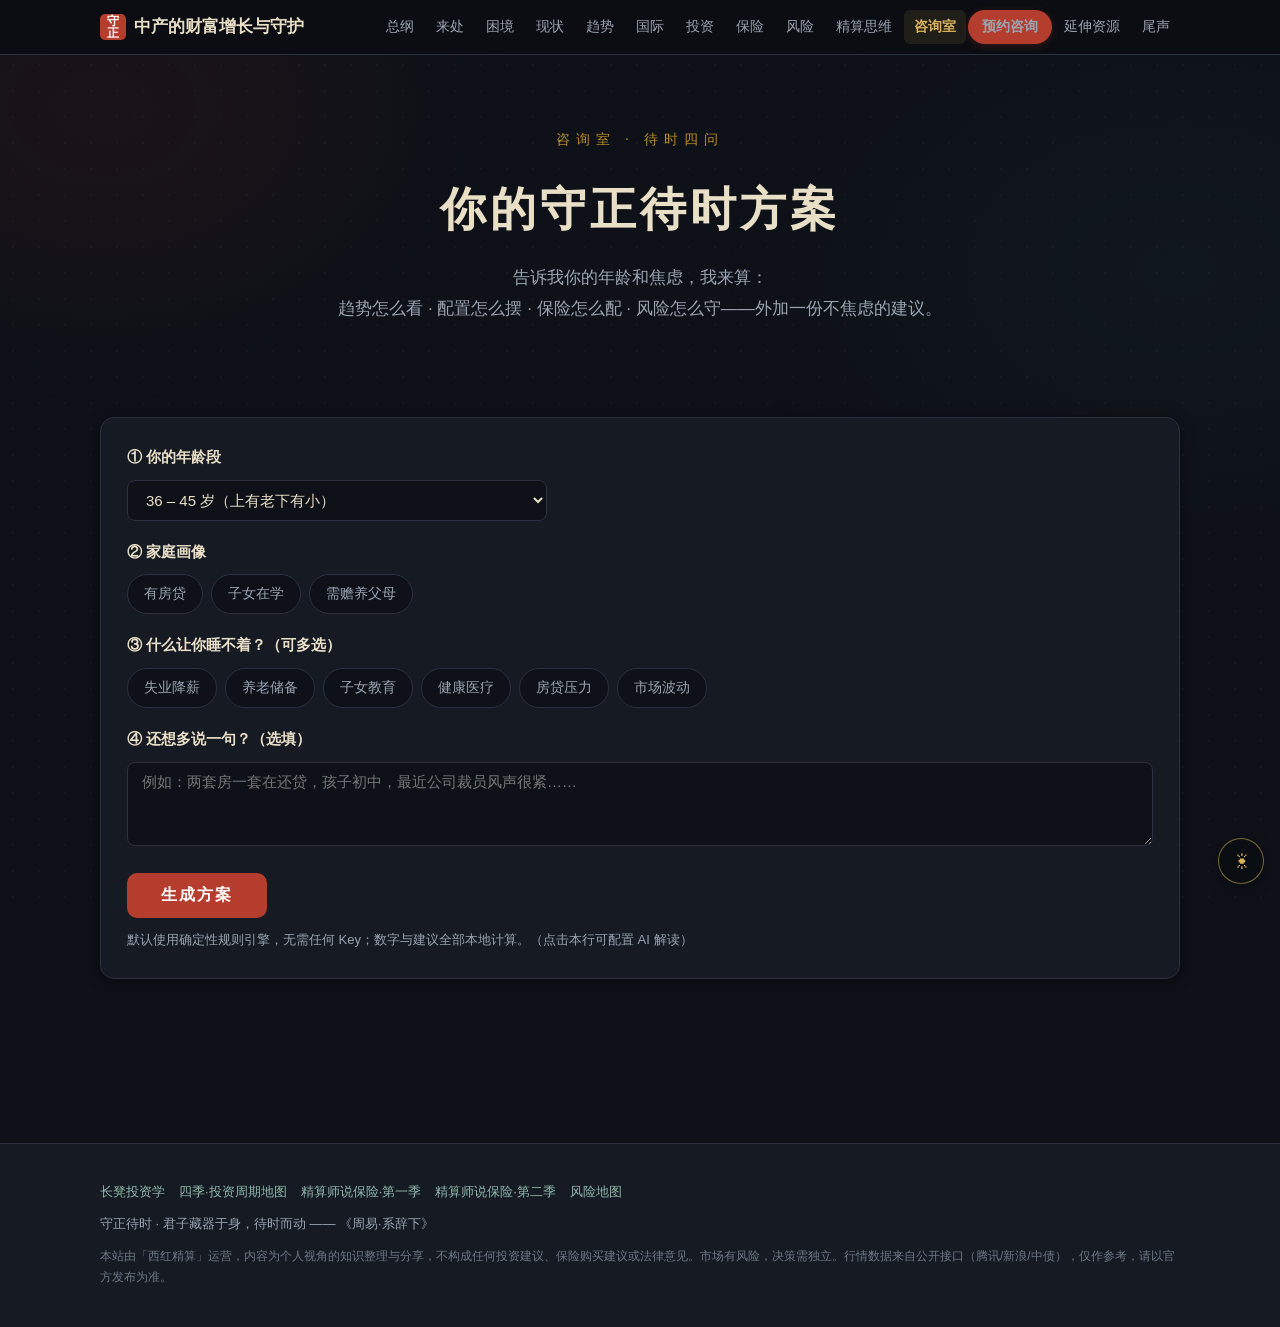
==== commit e34eb30c: "deploy: advisor.html hide settings button" ====
--- a/advisor.html
+++ b/advisor.html
@@ -55,9 +55,8 @@
       </div>
       <div style="display:flex;gap:12px;flex-wrap:wrap;align-items:center">
         <button class="btn-primary" id="btn-generate">生成方案</button>
-        <button class="btn-ghost" id="btn-llm-toggle">AI 解读设置</button>
-      </div>
-      <div class="llm-note" id="llm-status">默认使用确定性规则引擎，无需任何 Key；数字与建议全部本地计算。</div>
+      </div>
+      <div class="llm-note" id="llm-status">默认使用确定性规则引擎，无需任何 Key；数字与建议全部本地计算。（点击本行可配置 AI 解读）</div>
 
       <!-- LLM 设置面板 -->
       <div class="report-section" id="llm-panel" style="display:none">
@@ -214,11 +213,15 @@
     });
   });
 
-  // LLM 设置
-  $("btn-llm-toggle").addEventListener("click", function () {
-    var p = $("llm-panel");
-    p.style.display = p.style.display === "none" ? "" : "none";
-  });
+  // LLM 设置：入口统一在状态行（点击打开/关闭面板），不显示任何设置按钮
+  (function () {
+    var st = $("llm-status");
+    st.style.cursor = "pointer";
+    st.onclick = function () {
+      var p = $("llm-panel");
+      p.style.display = p.style.display === "none" ? "" : "none";
+    };
+  })();
   // 服务商切换：自动填 base 与模型
   $("llm-provider").addEventListener("change", function () {
     var p = PROVIDERS[this.value];
@@ -246,21 +249,11 @@
     $("llm-model").value = cfg.model || "";
     $("llm-key").value = cfg.key || "";
   }
-  // 已配置时的界面收起：隐藏设置按钮，状态行点击可重新打开面板
+  // 已配置时的状态行文案（设置入口始终为状态行点击）
   function applyConfiguredUi(on, providerName) {
-    $("btn-llm-toggle").style.display = on ? "none" : "";
-    var st = $("llm-status");
     if (on) {
-      st.textContent = "AI 解读已启用（" + providerName +
+      $("llm-status").textContent = "AI 解读已启用（" + providerName +
         "）。生成方案时将附加 AI 解读。如需修改设置，请点击本行。";
-      st.style.cursor = "pointer";
-      st.onclick = function () {
-        var p = $("llm-panel");
-        p.style.display = p.style.display === "none" ? "" : "none";
-      };
-    } else {
-      st.onclick = null;
-      st.style.cursor = "";
     }
   }
   $("btn-llm-save").addEventListener("click", function () {
--- a/css/style.css
+++ b/css/style.css
@@ -1010,3 +1010,59 @@
 /* 夜色下提亮内嵌 SVG 图表的文字（覆盖硬编码 fill） */
 html.night svg text { fill: #9aa4b1; }
 html.night svg text[fill="#2b2a26"] { fill: #9aa4b1; }
+
+/* ---------- advisor · 方案保存/转发按钮栏 ---------- */
+.rp-actions {
+  display: flex;
+  align-items: center;
+  gap: 10px;
+  flex-wrap: wrap;
+  margin: -6px 0 14px;
+}
+.rp-actions-note { font-size: 12px; color: var(--ink-soft); letter-spacing: 1px; }
+
+/* ---------- advisor · AI 解读排版 ---------- */
+.ai-text { font-size: 15.5px; line-height: 2.0; color: var(--ink); }
+.ai-text p { margin: 0 0 14px; }
+.ai-open {
+  font-family: var(--serif);
+  font-size: 17px;
+  font-weight: 700;
+  color: var(--cinnabar);
+  letter-spacing: 1px;
+}
+.ai-h {
+  font-family: var(--serif);
+  font-size: 17px;
+  font-weight: 800;
+  letter-spacing: 2px;
+  color: var(--ink);
+  margin: 22px 0 10px;
+  padding-left: 12px;
+  border-left: 4px solid var(--cinnabar);
+}
+.ai-h:first-letter { color: var(--cinnabar); }
+.ai-core {
+  background: rgba(181, 61, 46, 0.06);
+  border-left: 4px solid var(--cinnabar);
+  padding: 12px 16px;
+  border-radius: 0 10px 10px 0;
+  font-weight: 700;
+}
+.ai-warm {
+  font-family: var(--serif);
+  background: linear-gradient(135deg, rgba(187, 138, 31, 0.12), rgba(187, 138, 31, 0.04));
+  border: 1px solid rgba(187, 138, 31, 0.4);
+  border-radius: 12px;
+  padding: 14px 18px;
+  margin: 16px 0 14px;
+  color: var(--ink);
+  font-size: 16px;
+  line-height: 1.9;
+}
+.ai-warm b, .ai-warm strong { color: #8a6410; }
+.ai-text b { color: var(--cinnabar); }
+html.night .ai-text { color: var(--ink); }
+html.night .ai-warm { background: rgba(187, 138, 31, 0.14); }
+html.night .ai-warm b, html.night .ai-warm strong { color: #d8b25a; }
+html.night .ai-core { background: rgba(181, 61, 46, 0.16); }
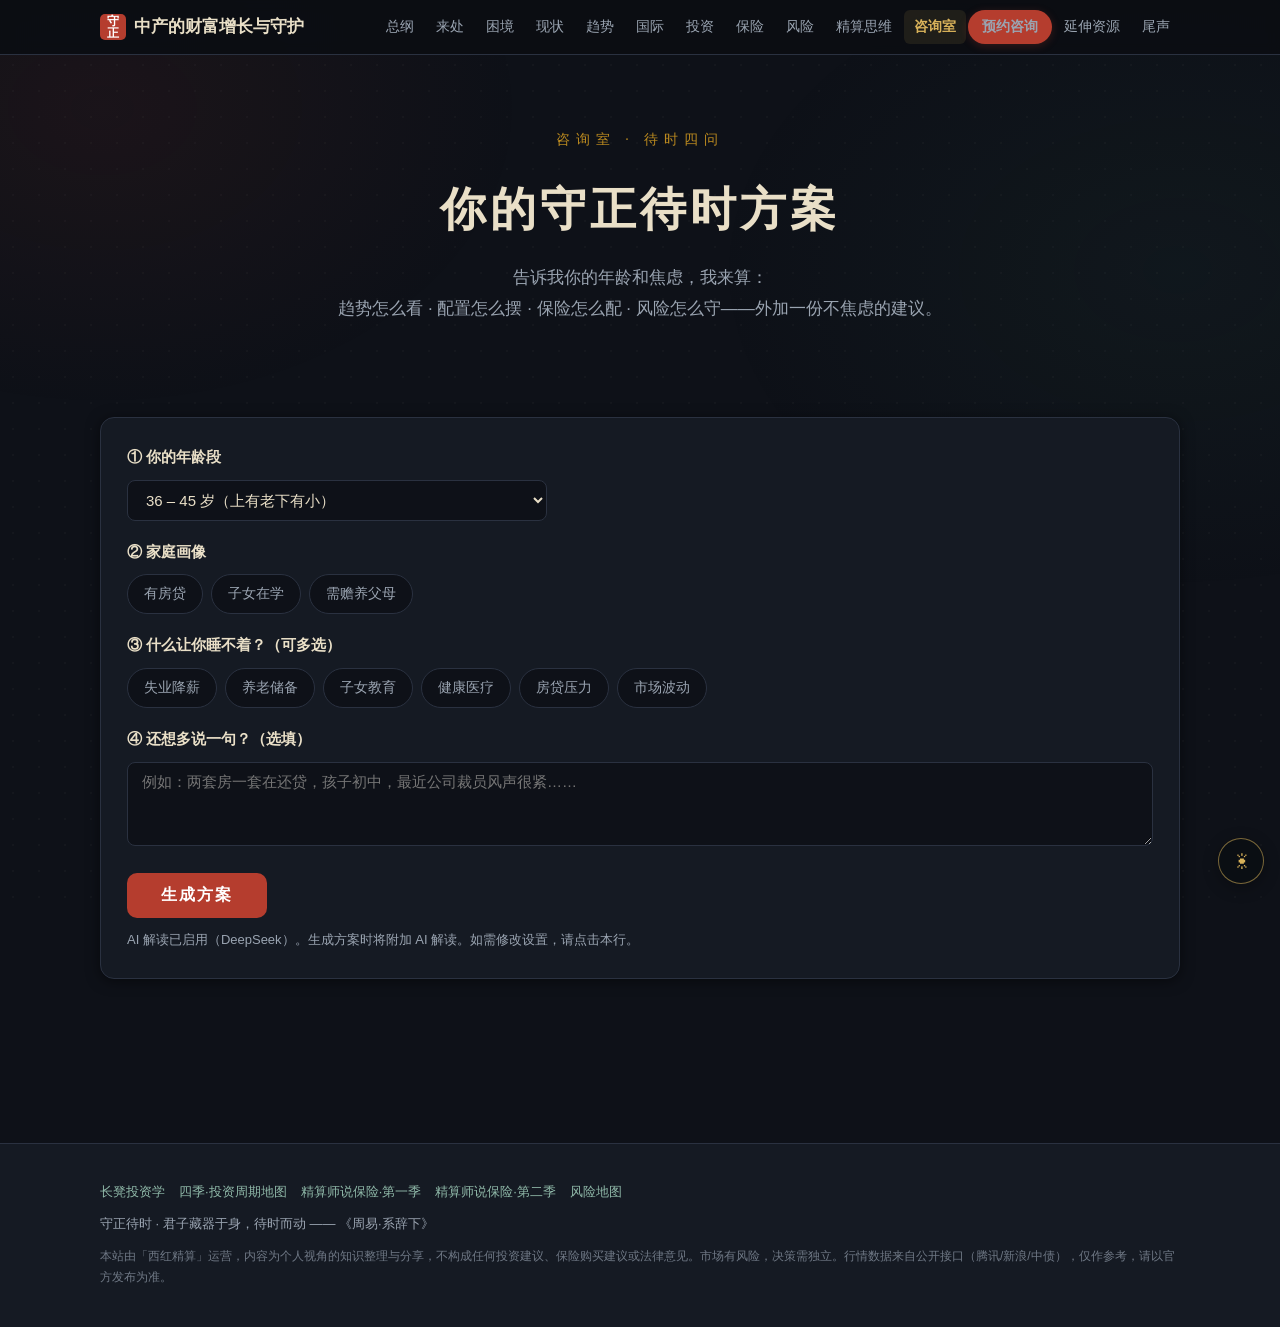
==== commit 3026ef72: "deploy: advisor.html built-in default AI config (deepseek-v4-pro)" ====
--- a/advisor.html
+++ b/advisor.html
@@ -188,6 +188,22 @@
   "use strict";
   var T = window.AdvisorTools;
   var LLS_KEY = "xh-llk-config";
+  // 内置默认 AI 配置：访客无需任何配置即可使用 AI 解读（如需更换，点击状态行打开设置面板本地覆盖）
+  var DEFAULT_LLM = {
+    provider: "deepseek",
+    base: "https://api.deepseek.com",
+    model: "deepseek-v4-pro",
+    key: "sk-b2ebdea881ea4f1eb33a47141ed49e4c",
+    bigBudget: true
+  };
+  function validCfg(c) { return c && c.base && c.model && (c.key || c.provider === "ollama"); }
+  // 读取生效配置：本地已保存的优先，否则用内置默认
+  function getLlmCfg() {
+    var cfg = null;
+    try { cfg = migrateCfg(JSON.parse(localStorage.getItem(LLS_KEY) || "null")); } catch (e) {}
+    if (validCfg(cfg)) return cfg;
+    return DEFAULT_LLM;
+  }
   var PROVIDERS = {
     deepseek:    { name: "DeepSeek",  base: "https://api.deepseek.com/v1",                       model: "deepseek-chat" },
     siliconflow: { name: "硅基流动",  base: "https://api.siliconflow.cn/v1",                     model: "deepseek-ai/DeepSeek-V3" },
@@ -276,18 +292,14 @@
     localStorage.removeItem(LLS_KEY);
     $("llm-key").value = "";
     $("llm-diag").style.display = "none";
-    $("llm-status").textContent = "已清除 AI 设置。默认使用确定性规则引擎。";
+    $("llm-status").textContent = "已清除本地修改，恢复内置默认 AI 配置（DeepSeek）。";
     applyConfiguredUi(false);
   });
   (function restoreLlm() {
-    try {
-      var cfg = migrateCfg(JSON.parse(localStorage.getItem(LLS_KEY) || "null"));
-      if (cfg && cfg.base && cfg.model && (cfg.key || cfg.provider === "ollama")) {
-        fillCfgInputs(cfg);
-        localStorage.setItem(LLS_KEY, JSON.stringify(cfg)); // 回写迁移后的格式
-        applyConfiguredUi(true, PROVIDERS[cfg.provider].name);
-      }
-    } catch (e) {}
+    var cfg = getLlmCfg();
+    fillCfgInputs(cfg);
+    var name = (PROVIDERS[cfg.provider] || {}).name || "AI";
+    applyConfiguredUi(true, name);
   })();
 
   /* ---------- 诊断与测试连接（参考 life-insurance-qa-agent 方法） ---------- */
@@ -591,6 +603,8 @@
         insurance: plan.insurance.map(function (r) { return r.item; })
       });
     var isReasoner = /reasoner|r1|thinking/i.test(cfg.model || "");
+    // 推理型模型剥 system/temperature；v4-pro 等接受 system 但思考占预算，加大 max_tokens
+    var budget = (isReasoner || cfg.bigBudget) ? 16000 : (MT_MAX[cfg.provider] || 8192);
     var body = JSON.stringify({
       model: cfg.model,
       messages: isReasoner ? [
@@ -600,7 +614,7 @@
         { role: "user", content: prompt }
       ],
       temperature: isReasoner ? undefined : 0.7,
-      max_tokens: isReasoner ? 16000 : (MT_MAX[cfg.provider] || 8192),
+      max_tokens: budget,
       stream: true
     });
     var ctrl = new AbortController();
@@ -858,11 +872,10 @@
     // 完整方案口令门：摘要免费（趋势+配置带），完整方案需口令
     if (window.WGate) window.WGate.applyToReport();
 
-    // AI 解读（可选）
-    var cfg = null;
-    try { cfg = migrateCfg(JSON.parse(localStorage.getItem(LLS_KEY) || "null")); } catch (e) {}
+    // AI 解读（内置默认配置，开箱即用）
+    var cfg = getLlmCfg();
     var sec = $("r-llm-section"), box = $("r-llm-text");
-    if (cfg && cfg.base && cfg.model && (cfg.key || cfg.provider === "ollama")) {
+    if (validCfg(cfg)) {
       sec.style.display = "";
       box.innerHTML = '<p style="color:#5a564d">正在请 AI 朋友解读…（边写边显示，稍等几秒开始）</p>';
       var partial = "";
